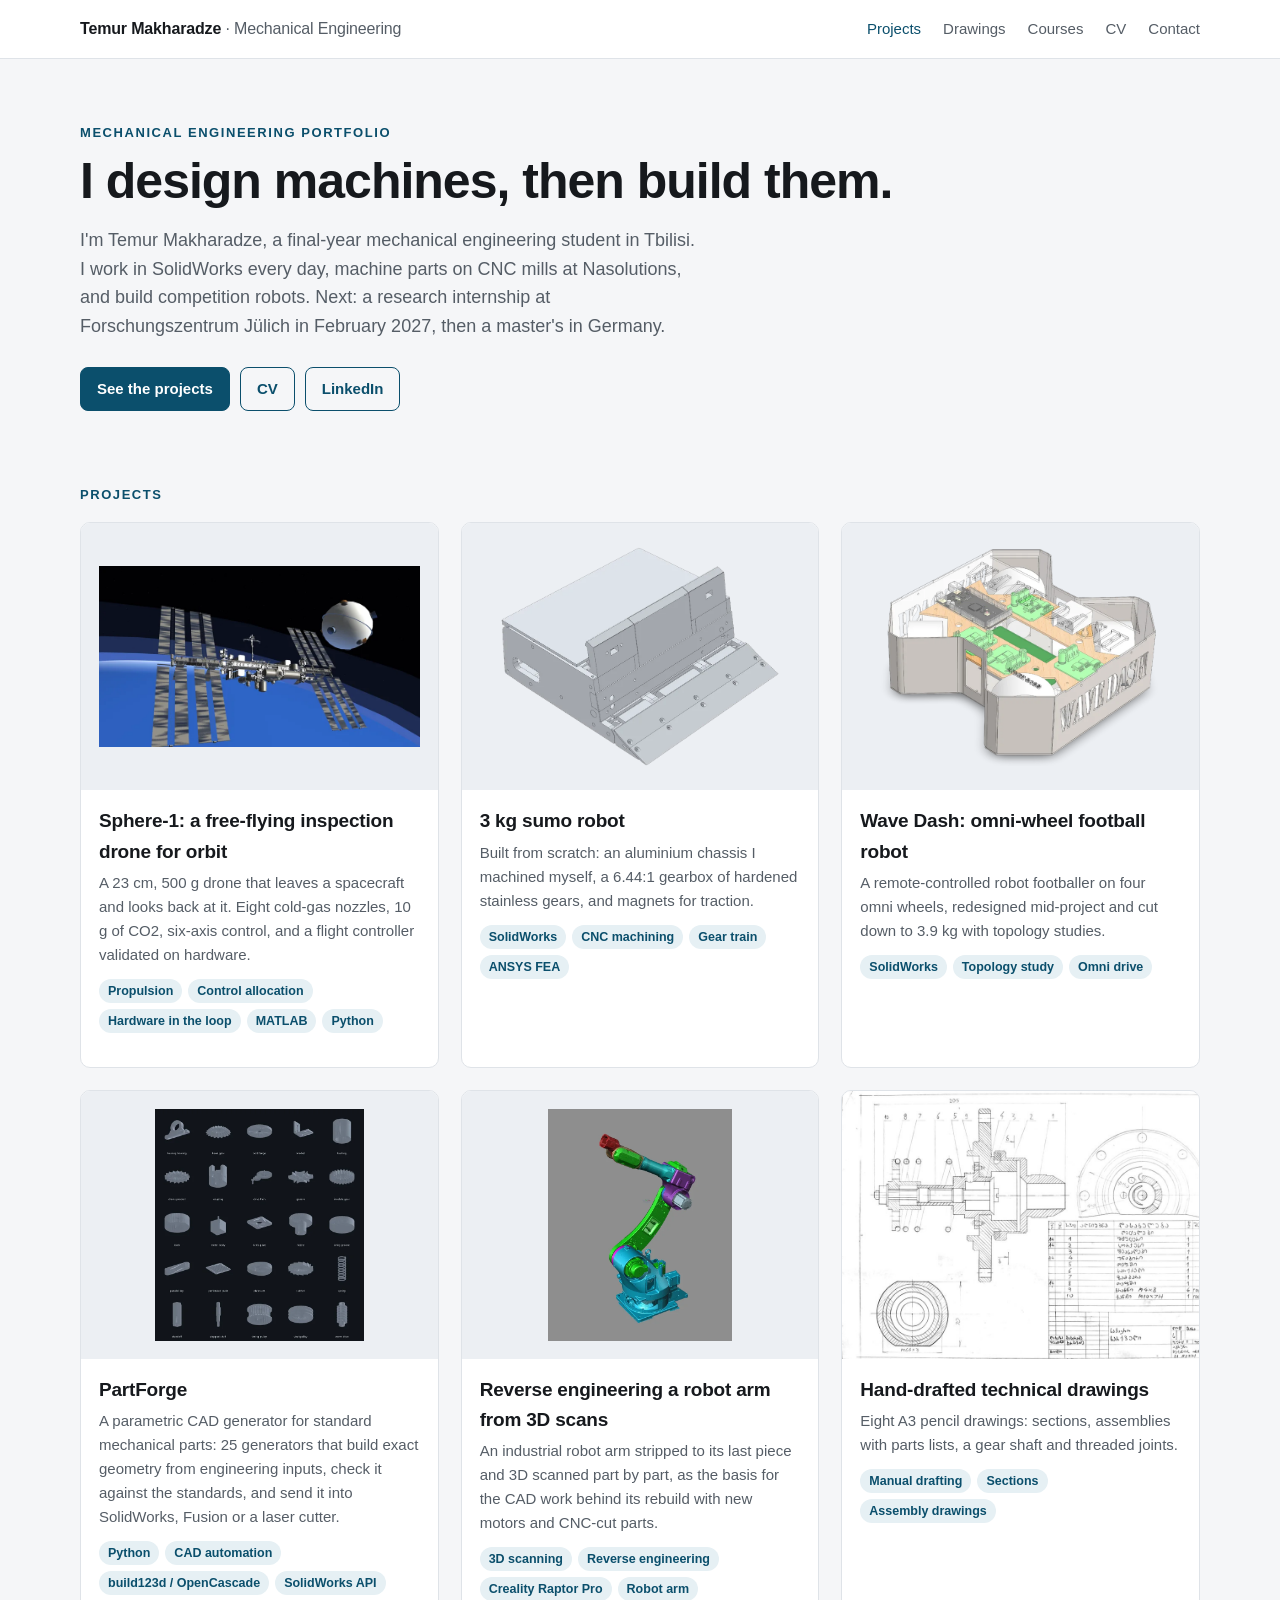
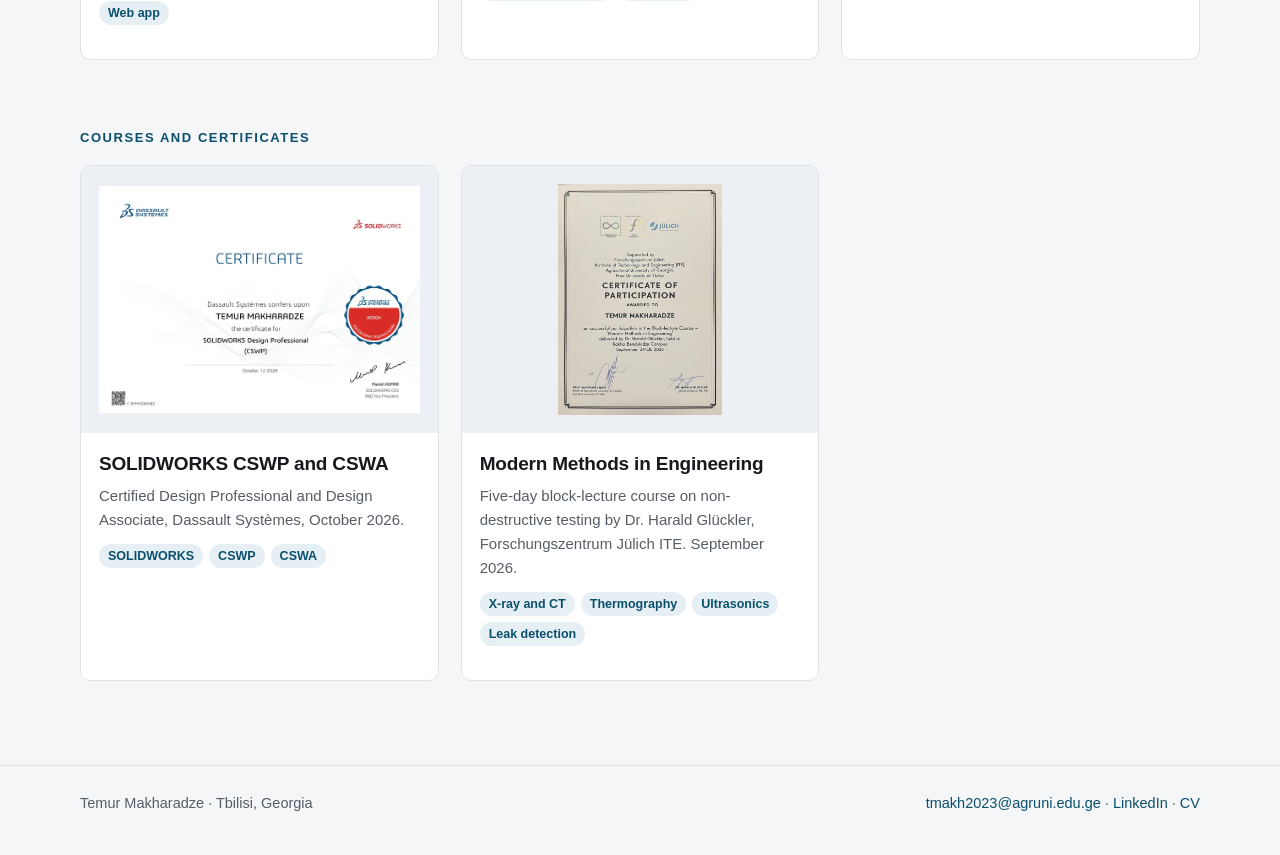
==== index.html @ e706519f "Publish portfolio Home, five project pages, technical drawings, courses and certificates, and CV.  C" ====
<!doctype html>
<html lang="en">
<head>
<meta charset="utf-8">
<meta name="viewport" content="width=device-width, initial-scale=1">
<title>Temur Makharadze · Mechanical Engineering Portfolio</title>
<link rel="stylesheet" href="assets/style.css">
</head>
<body>
<header class="site-header">
  <div class="wrap">
    <a class="brand" href="index.html">Temur Makharadze <span>· Mechanical Engineering</span></a>
    <nav class="nav"><a href="index.html#projects" aria-current="page">Projects</a><a href="drawings.html">Drawings</a><a href="courses.html">Courses</a><a href="cv.html">CV</a><a href="#contact">Contact</a></nav>
  </div>
</header>
<main>
  <section class="hero">
    <div class="wrap">
      <p class="eyebrow">Mechanical engineering portfolio</p>
      <h1>I design machines, then build them.</h1>
      <p class="lede">I'm Temur Makharadze, a final-year mechanical engineering student in Tbilisi. I work in SolidWorks every day,
      machine parts on CNC mills at Nasolutions, and build competition robots. Next: a research internship at
      Forschungszentrum Jülich in February 2027, then a master's in Germany.</p>
      <div class="actions">
        <a class="btn primary" href="#projects">See the projects</a>
        <a class="btn" href="cv.html">CV</a>
        <a class="btn" href="https://www.linkedin.com/in/temuka-makharadze-7a7227241/" target="_blank" rel="noopener">LinkedIn</a>
      </div>
    </div>
  </section>
  <section class="section" id="projects">
    <div class="wrap">
      <h2>Projects</h2>
      <div class="grid">
<a class="card" href="projects/sphere-1.html">
        <div class="thumb"><img src="assets/sphere-1/hero-iss-sm.webp" alt="Sphere-1: a free-flying inspection drone for orbit" loading="lazy"></div>
        <div class="body"><h3>Sphere-1: a free-flying inspection drone for orbit</h3><p>A 23 cm, 500 g drone that leaves a spacecraft and looks back at it. Eight cold-gas nozzles, 10 g of CO2, six-axis control, and a flight controller validated on hardware.</p><ul class="tags"><li>Propulsion</li><li>Control allocation</li><li>Hardware in the loop</li><li>MATLAB</li><li>Python</li></ul></div></a>
<a class="card" href="projects/sumo-robot.html">
        <div class="thumb"><img src="assets/sumo-3kg/iso-180-sm.webp" alt="3 kg sumo robot" loading="lazy"></div>
        <div class="body"><h3>3 kg sumo robot</h3><p>Built from scratch: an aluminium chassis I machined myself, a 6.44:1 gearbox of hardened stainless gears, and magnets for traction.</p><ul class="tags"><li>SolidWorks</li><li>CNC machining</li><li>Gear train</li><li>ANSYS FEA</li></ul></div></a>
<a class="card" href="projects/football-robot.html">
        <div class="thumb"><img src="assets/football-robot/iso-sm.webp" alt="Wave Dash: omni-wheel football robot" loading="lazy"></div>
        <div class="body"><h3>Wave Dash: omni-wheel football robot</h3><p>A remote-controlled robot footballer on four omni wheels, redesigned mid-project and cut down to 3.9 kg with topology studies.</p><ul class="tags"><li>SolidWorks</li><li>Topology study</li><li>Omni drive</li></ul></div></a>
<a class="card" href="projects/partforge.html">
        <div class="thumb"><img src="assets/partforge/06-part-catalogue-sm.webp" alt="PartForge" loading="lazy"></div>
        <div class="body"><h3>PartForge</h3><p>A parametric CAD generator for standard mechanical parts: 25 generators that build exact geometry from engineering inputs, check it against the standards, and send it into SolidWorks, Fusion or a laser cutter.</p><ul class="tags"><li>Python</li><li>CAD automation</li><li>build123d / OpenCascade</li><li>SolidWorks API</li><li>Web app</li></ul></div></a>
<a class="card" href="projects/robot-arm-scans.html">
        <div class="thumb"><img src="assets/scans/00-robot-arm-assembly-sm.webp" alt="Reverse engineering a robot arm from 3D scans" loading="lazy"></div>
        <div class="body"><h3>Reverse engineering a robot arm from 3D scans</h3><p>An industrial robot arm stripped to its last piece and 3D scanned part by part, as the basis for the CAD work behind its rebuild with new motors and CNC-cut parts.</p><ul class="tags"><li>3D scanning</li><li>Reverse engineering</li><li>Creality Raptor Pro</li><li>Robot arm</li></ul></div></a>
<a class="card" href="drawings.html">
        <div class="thumb paper"><img src="assets/drawings/sectioned-assembly-sm.jpg" alt="Hand-drafted assembly drawing" loading="lazy"></div>
        <div class="body"><h3>Hand-drafted technical drawings</h3><p>Eight A3 pencil drawings: sections, assemblies with parts lists, a gear shaft and threaded joints.</p>
        <ul class="tags"><li>Manual drafting</li><li>Sections</li><li>Assembly drawings</li></ul></div></a>
      </div>
    </div>
  </section>
  <section class="section" id="courses">
    <div class="wrap">
      <h2>Courses and certificates</h2>
      <div class="grid">
        <a class="card" href="courses.html#solidworks">
        <div class="thumb"><img src="assets/certificates/cswp-sm.webp" alt="CSWP certificate" loading="lazy"></div>
        <div class="body"><h3>SOLIDWORKS CSWP and CSWA</h3><p>Certified Design Professional and Design Associate, Dassault Systèmes, October 2026.</p>
        <ul class="tags"><li>SOLIDWORKS</li><li>CSWP</li><li>CSWA</li></ul></div></a>
        <a class="card" href="courses.html#julich">
        <div class="thumb"><img src="assets/certificates/julich-block-course-sm.jpg" alt="Certificate of participation" loading="lazy"></div>
        <div class="body"><h3>Modern Methods in Engineering</h3><p>Five-day block-lecture course on non-destructive testing by Dr. Harald Glückler, Forschungszentrum Jülich ITE. September 2026.</p>
        <ul class="tags"><li>X-ray and CT</li><li>Thermography</li><li>Ultrasonics</li><li>Leak detection</li></ul></div></a>
      </div>
    </div>
  </section>
</main>
<footer class="site-footer" id="contact">
  <div class="wrap">
    <span>Temur Makharadze · Tbilisi, Georgia</span>
    <span><a href="mailto:tmakh2023@agruni.edu.ge">tmakh2023@agruni.edu.ge</a> · <a href="https://www.linkedin.com/in/temuka-makharadze-7a7227241/" target="_blank" rel="noopener">LinkedIn</a> · <a href="cv.html">CV</a></span>
  </div>
</footer>
<script src="assets/site.js"></script>
</body>
</html>
---- assets/style.css ----
:root {
  --ink: #16191d;
  --muted: #555d66;
  --line: #dfe3e8;
  --accent: #0b4f6c;
  --accent-soft: #e6f0f4;
  --bg: #f5f6f8;
  --card: #ffffff;
  --stage: #eceff3;
  --gap: #ffe27a;
  --radius: 10px;
  --wrap: 1120px;
}

* { box-sizing: border-box; }
html { scroll-behavior: smooth; }
body {
  margin: 0;
  background: var(--bg);
  color: var(--ink);
  font: 16px/1.6 "Segoe UI", Inter, "Helvetica Neue", Arial, sans-serif;
  -webkit-font-smoothing: antialiased;
}
img { max-width: 100%; display: block; }
a { color: var(--accent); text-decoration: none; }
a:hover { text-decoration: underline; }
.wrap { width: min(var(--wrap), 100% - 40px); margin-inline: auto; }

/* Facts or text still waiting on an answer. Remove the class once filled in. */
.gap { background: var(--gap); padding: 0 4px; border-radius: 3px; }
.todo {
  margin: 14px 0;
  padding: 12px 16px;
  border-left: 4px solid #e2b100;
  background: #fff8dc;
  border-radius: 0 var(--radius) var(--radius) 0;
  color: #5a4a00;
  font-size: 15px;
}

/* ---------- header ---------- */
.site-header {
  position: sticky; top: 0; z-index: 20;
  background: rgba(255, 255, 255, .92);
  backdrop-filter: blur(8px);
  border-bottom: 1px solid var(--line);
}
.site-header .wrap { display: flex; align-items: center; justify-content: space-between; gap: 16px; min-height: 58px; }
.brand { font-weight: 650; color: var(--ink); letter-spacing: -.01em; }
.brand span { color: var(--muted); font-weight: 400; }
.nav { display: flex; gap: 22px; font-size: 15px; }
.nav a { color: var(--muted); }
.nav a:hover, .nav a[aria-current="page"] { color: var(--accent); text-decoration: none; }

/* ---------- home ---------- */
.hero { padding: 64px 0 40px; }
.eyebrow { margin: 0 0 10px; color: var(--accent); font-size: 13px; font-weight: 700; letter-spacing: .12em; text-transform: uppercase; }
h1 { margin: 0; font-size: clamp(32px, 5vw, 50px); line-height: 1.08; letter-spacing: -.02em; font-weight: 680; }
.lede { max-width: 62ch; margin: 18px 0 0; font-size: 18px; color: var(--muted); }
.actions { display: flex; flex-wrap: wrap; gap: 10px; margin-top: 26px; }
.btn {
  display: inline-block; padding: 9px 16px; border-radius: 8px;
  border: 1px solid var(--accent); color: var(--accent); font-weight: 600; font-size: 15px;
}
.btn:hover { background: var(--accent-soft); text-decoration: none; }
.btn.primary { background: var(--accent); color: #fff; }
.btn.primary:hover { background: #093f56; }

.section { padding: 34px 0; }
.section > .wrap > h2, .prose h2 {
  margin: 0 0 16px; font-size: 13px; font-weight: 700; letter-spacing: .12em; text-transform: uppercase; color: var(--accent);
}

.grid { display: grid; grid-template-columns: repeat(auto-fill, minmax(320px, 1fr)); gap: 22px; }
.card {
  display: flex; flex-direction: column;
  background: var(--card); border: 1px solid var(--line); border-radius: var(--radius); overflow: hidden;
  color: inherit; transition: transform .15s ease, box-shadow .15s ease;
}
.card:hover { transform: translateY(-3px); box-shadow: 0 10px 26px rgba(16, 24, 32, .10); text-decoration: none; }
.card .thumb { aspect-ratio: 4 / 3; background: var(--stage); padding: 18px; overflow: hidden; }
.card .thumb img { width: 100%; height: 100%; object-fit: contain; }
.card .thumb.paper { padding: 0; }
.card .thumb.paper img { width: 100%; height: 100%; object-fit: cover; object-position: left top; }
.card .body { padding: 16px 18px 18px; }
.card h3 { margin: 0 0 4px; font-size: 19px; letter-spacing: -.01em; }
.card p { margin: 0; color: var(--muted); font-size: 15px; }
.tags { display: flex; flex-wrap: wrap; gap: 6px; margin-top: 12px; padding: 0; list-style: none; }
.tags li { padding: 2px 9px; border-radius: 999px; background: var(--accent-soft); color: var(--accent); font-size: 12.5px; font-weight: 600; }

/* ---------- project page ---------- */
.project-head { padding: 44px 0 22px; }
.project-head h1 { font-size: clamp(28px, 4.4vw, 42px); }
.crumb { margin: 0 0 12px; font-size: 14px; color: var(--muted); }
.stage {
  background: var(--stage); border: 1px solid var(--line); border-radius: var(--radius);
  display: grid; place-items: center; padding: 26px; min-height: 320px;
}
.stage img { max-height: 520px; width: auto; max-width: 100%; object-fit: contain; cursor: zoom-in; }
.split { display: grid; grid-template-columns: minmax(0, 1.75fr) minmax(260px, 1fr); gap: 26px; align-items: start; }
.facts { background: var(--card); border: 1px solid var(--line); border-radius: var(--radius); padding: 6px 18px; }
.facts dl { margin: 0; }
.facts div { display: grid; grid-template-columns: 42% 1fr; gap: 10px; padding: 10px 0; border-bottom: 1px solid var(--line); font-size: 15px; }
.facts div:last-child { border-bottom: 0; }
.facts dt { color: var(--muted); }
.facts dd { margin: 0; font-weight: 600; }
.facts .note { padding: 10px 0 12px; font-size: 13px; color: var(--muted); border-bottom: 0; display: block; }

.prose { max-width: 74ch; }
.prose h2 { margin-top: 34px; }
.prose p { margin: 0 0 12px; }
.prose ul { margin: 0 0 12px; padding-left: 20px; }
.prose li { margin: 3px 0; }

.gallery { display: grid; grid-template-columns: repeat(auto-fill, minmax(230px, 1fr)); gap: 14px; }
.gallery figure { margin: 0; background: var(--card); border: 1px solid var(--line); border-radius: var(--radius); overflow: hidden; }
.gallery .shot { aspect-ratio: 4 / 3; background: var(--stage); padding: 12px; overflow: hidden; cursor: zoom-in; }
.gallery .shot img { width: 100%; height: 100%; object-fit: contain; }
.gallery figcaption { padding: 8px 12px 10px; font-size: 13.5px; color: var(--muted); border-top: 1px solid var(--line); }
.gallery.sheets { grid-template-columns: repeat(auto-fill, minmax(330px, 1fr)); gap: 20px; }
.gallery.sheets .shot { aspect-ratio: 1.414 / 1; padding: 0; background: #fff; }
.gallery.sheets .shot img { width: 100%; height: 100%; object-fit: contain; }
.gallery.sheets figcaption strong { display: block; color: var(--ink); font-size: 15px; }

.pager { display: flex; justify-content: space-between; gap: 12px; margin-top: 40px; padding-top: 20px; border-top: 1px solid var(--line); font-weight: 600; }

/* ---------- figures and data tables inside a write-up ---------- */
figure.wide { max-width: 940px; margin: 22px 0; background: var(--card); border: 1px solid var(--line); border-radius: var(--radius); overflow: hidden; }
figure.wide.full { max-width: none; }
figure.wide img { width: 100%; cursor: zoom-in; }
figure.wide figcaption { padding: 10px 16px 12px; font-size: 14px; color: var(--muted); border-top: 1px solid var(--line); }
.table-wrap { max-width: 940px; margin: 22px 0; overflow-x: auto; background: var(--card); border: 1px solid var(--line); border-radius: var(--radius); }
table.data { width: 100%; border-collapse: collapse; font-size: 15px; font-variant-numeric: tabular-nums; }
table.data th, table.data td { padding: 9px 14px; text-align: left; border-bottom: 1px solid var(--line); white-space: nowrap; }
table.data th { font-size: 12.5px; letter-spacing: .04em; text-transform: uppercase; color: var(--muted); }
table.data tbody tr:last-child td { border-bottom: 0; }
table.data caption { caption-side: bottom; padding: 10px 14px 12px; font-size: 13.5px; color: var(--muted); text-align: left; border-top: 1px solid var(--line); }
table.data .bad { color: #b3261e; font-weight: 650; }

.gallery.in-body { margin: 14px 0 26px; }

/* ---------- lightbox ---------- */
.lightbox {
  position: fixed; inset: 0; z-index: 50; display: none; place-items: center;
  background: rgba(14, 18, 22, .88); padding: 28px; cursor: zoom-out;
}
.lightbox.open { display: grid; }
.lightbox img { max-width: 100%; max-height: calc(100vh - 110px); background: #f2f4f6; border-radius: 6px; }
.lightbox p { position: absolute; bottom: 18px; left: 0; right: 0; margin: 0; text-align: center; color: #dfe5ea; font-size: 14px; }
.lightbox button {
  position: absolute; top: 50%; transform: translateY(-50%); width: 44px; height: 64px;
  border: 0; border-radius: 8px; background: rgba(255, 255, 255, .12); color: #fff; font-size: 26px; cursor: pointer;
}
.lightbox button:hover { background: rgba(255, 255, 255, .22); }
.lightbox .prev { left: 14px; }
.lightbox .next { right: 14px; }

/* ---------- footer ---------- */
.site-footer { margin-top: 50px; padding: 26px 0 40px; border-top: 1px solid var(--line); color: var(--muted); font-size: 14.5px; }
.site-footer .wrap { display: flex; flex-wrap: wrap; justify-content: space-between; gap: 10px 24px; }

@media (max-width: 820px) {
  .split { grid-template-columns: 1fr; }
  .nav { gap: 14px; font-size: 14px; }
  .hero { padding-top: 40px; }
  .stage { padding: 14px; min-height: 0; }
}
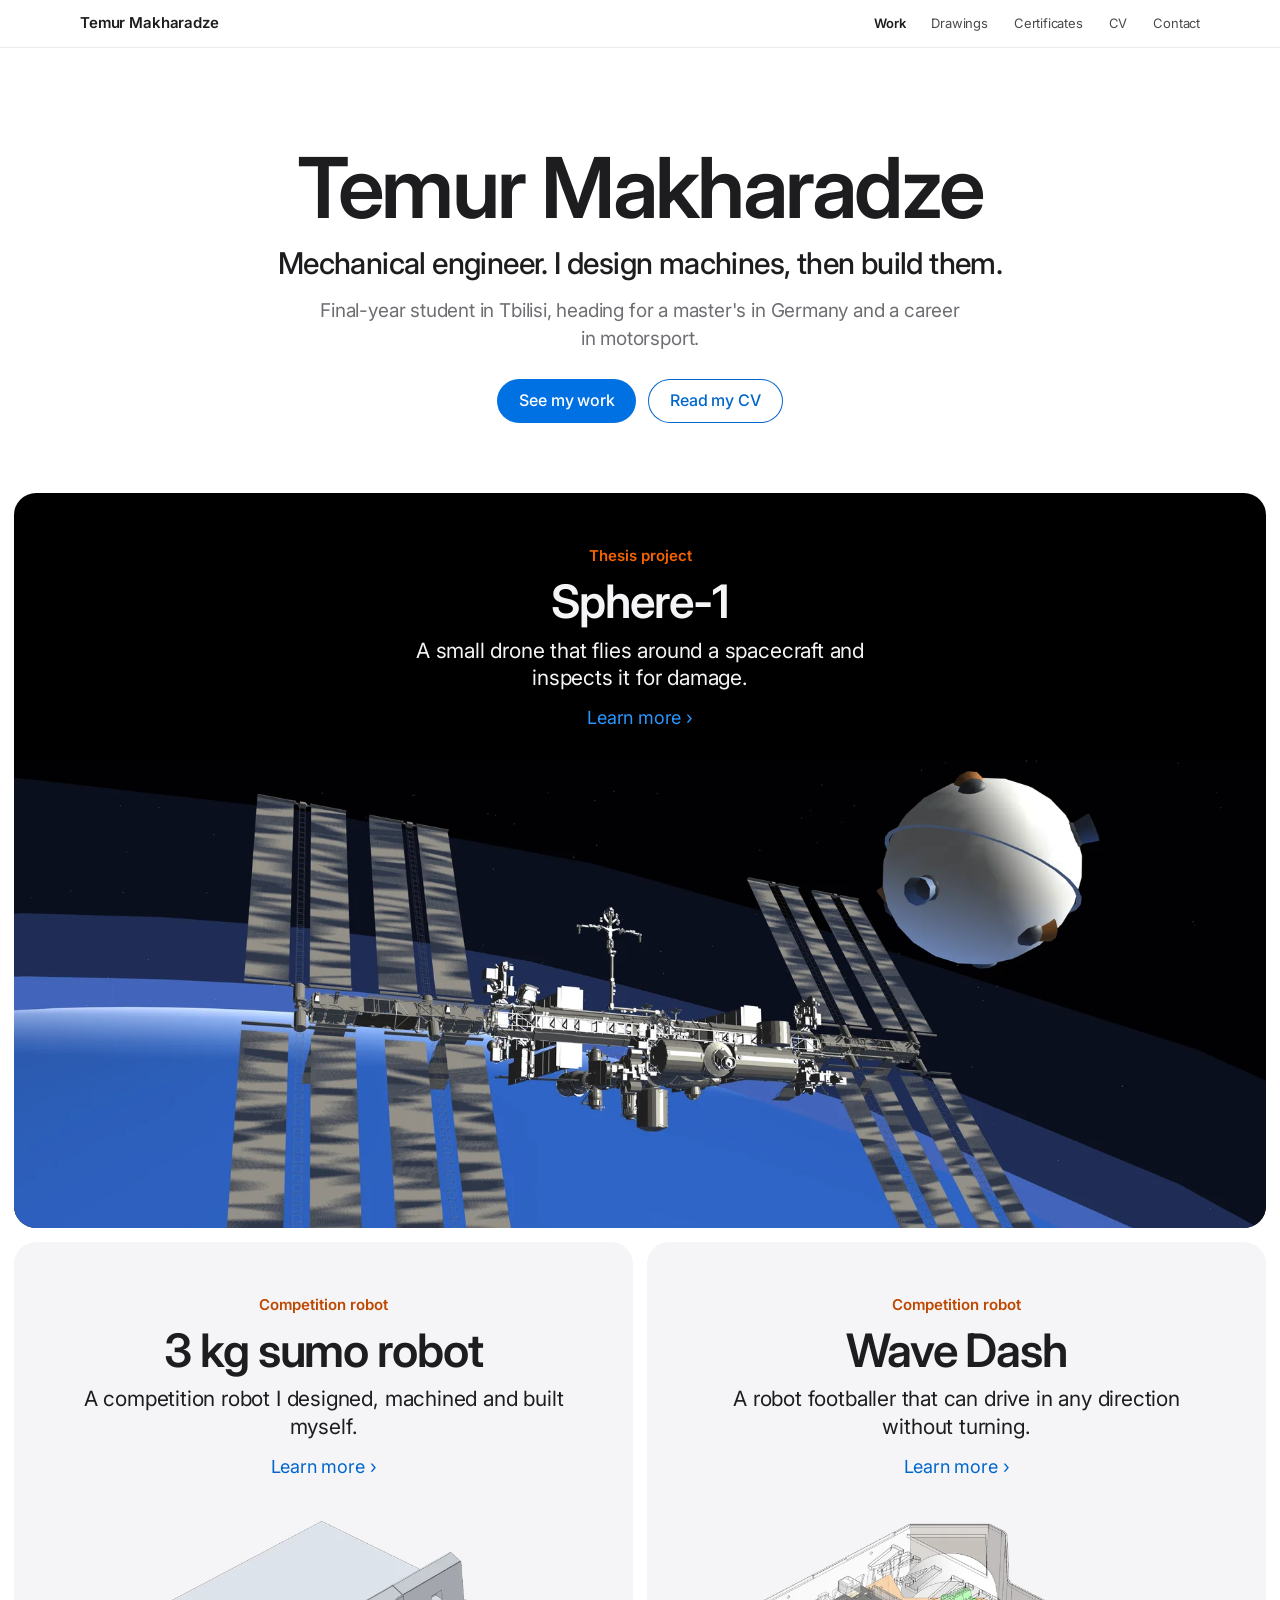
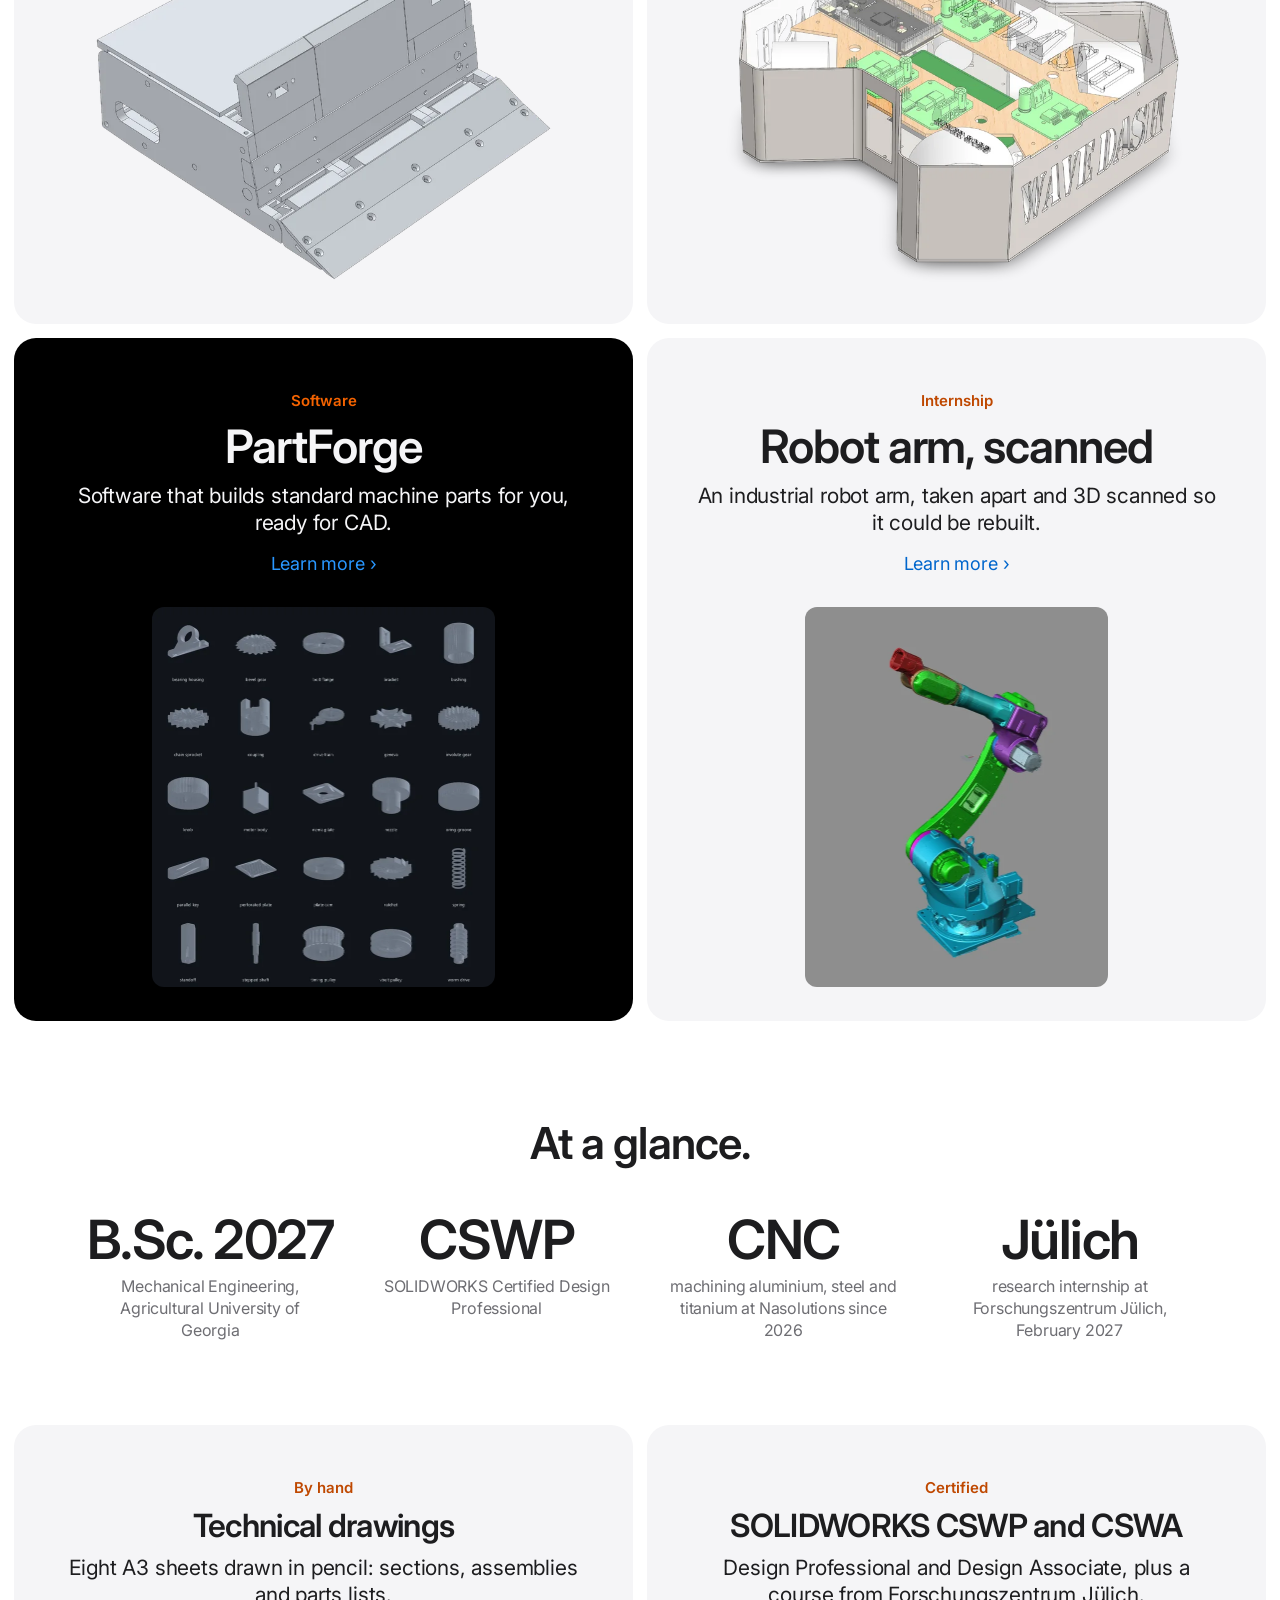
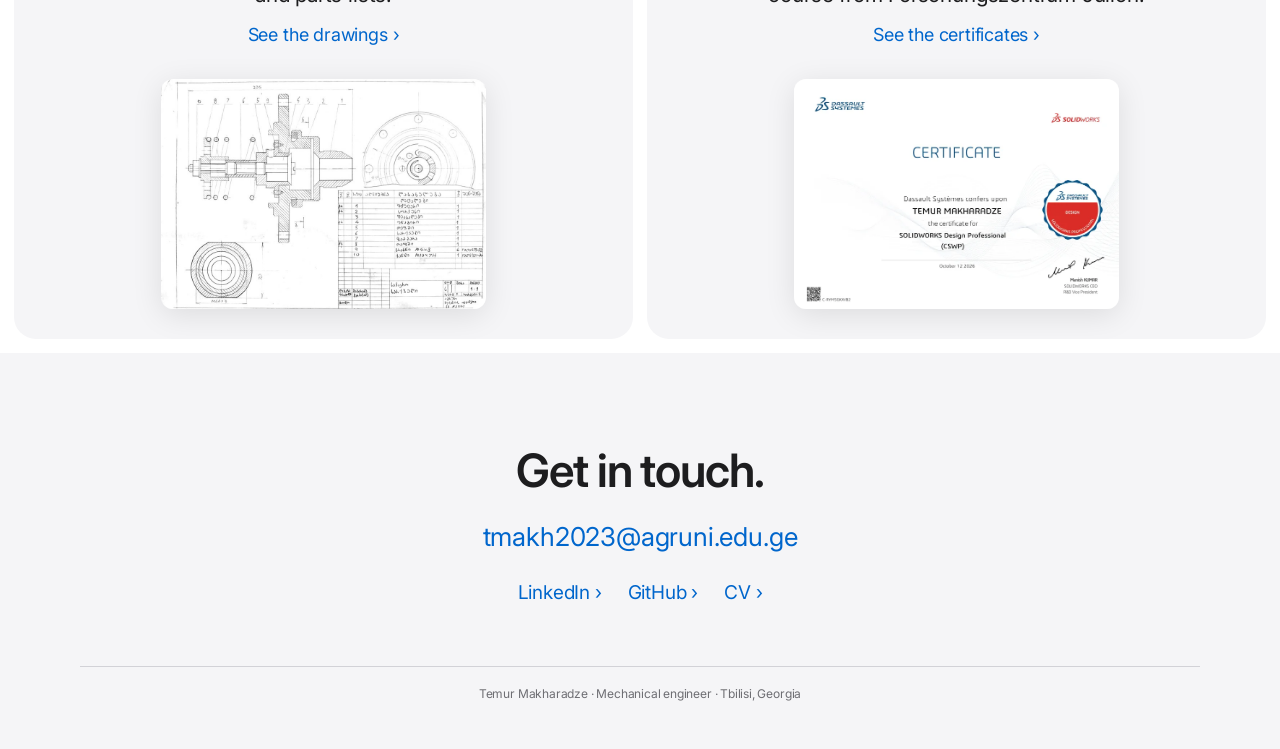
==== commit 79376438: "Redesign: larger type, more white space, plain-language summaries Co-Authored-By: Claude Opus 5.5 <n" ====
--- a/index.html
+++ b/index.html
@@ -3,77 +3,70 @@
 <head>
 <meta charset="utf-8">
 <meta name="viewport" content="width=device-width, initial-scale=1">
-<title>Temur Makharadze · Mechanical Engineering Portfolio</title>
+<title>Temur Makharadze · Mechanical Engineer</title>
+<meta name="description" content="Mechanical engineering portfolio of Temur Makharadze: spacecraft, robots, reverse engineering and software.">
+<script>document.documentElement.classList.add("js")</script>
+<link rel="preconnect" href="https://fonts.googleapis.com">
+<link rel="preconnect" href="https://fonts.gstatic.com" crossorigin>
+<link rel="stylesheet" href="https://fonts.googleapis.com/css2?family=Inter:wght@400;500;600;700&display=swap">
 <link rel="stylesheet" href="assets/style.css">
 </head>
 <body>
-<header class="site-header">
-  <div class="wrap">
-    <a class="brand" href="index.html">Temur Makharadze <span>· Mechanical Engineering</span></a>
-    <nav class="nav"><a href="index.html#projects" aria-current="page">Projects</a><a href="drawings.html">Drawings</a><a href="courses.html">Courses</a><a href="cv.html">CV</a><a href="#contact">Contact</a></nav>
+<header class="nav">
+  <div class="nav-in">
+    <a class="brand" href="index.html">Temur Makharadze</a>
+    <nav><a href="index.html#work" aria-current="page">Work</a><a href="drawings.html">Drawings</a><a href="courses.html">Certificates</a><a href="cv.html">CV</a><a href="#contact">Contact</a></nav>
   </div>
 </header>
 <main>
-  <section class="hero">
+  <section class="home-hero">
     <div class="wrap">
-      <p class="eyebrow">Mechanical engineering portfolio</p>
-      <h1>I design machines, then build them.</h1>
-      <p class="lede">I'm Temur Makharadze, a final-year mechanical engineering student in Tbilisi. I work in SolidWorks every day,
-      machine parts on CNC mills at Nasolutions, and build competition robots. Next: a research internship at
-      Forschungszentrum Jülich in February 2027, then a master's in Germany.</p>
-      <div class="actions">
-        <a class="btn primary" href="#projects">See the projects</a>
-        <a class="btn" href="cv.html">CV</a>
-        <a class="btn" href="https://www.linkedin.com/in/temuka-makharadze-7a7227241/" target="_blank" rel="noopener">LinkedIn</a>
-      </div>
+      <h1>Temur Makharadze</h1>
+      <p class="tagline">Mechanical engineer. I design machines, then build them.</p>
+      <p class="sub">Final-year student in Tbilisi, heading for a master's in Germany and a career in motorsport.</p>
+      <div class="pills"><a class="pill" href="#work">See my work</a><a class="pill ghost" href="cv.html">Read my CV</a></div>
     </div>
   </section>
-  <section class="section" id="projects">
-    <div class="wrap">
-      <h2>Projects</h2>
-      <div class="grid">
-<a class="card" href="projects/sphere-1.html">
-        <div class="thumb"><img src="assets/sphere-1/hero-iss-sm.webp" alt="Sphere-1: a free-flying inspection drone for orbit" loading="lazy"></div>
-        <div class="body"><h3>Sphere-1: a free-flying inspection drone for orbit</h3><p>A 23 cm, 500 g drone that leaves a spacecraft and looks back at it. Eight cold-gas nozzles, 10 g of CO2, six-axis control, and a flight controller validated on hardware.</p><ul class="tags"><li>Propulsion</li><li>Control allocation</li><li>Hardware in the loop</li><li>MATLAB</li><li>Python</li></ul></div></a>
-<a class="card" href="projects/sumo-robot.html">
-        <div class="thumb"><img src="assets/sumo-3kg/iso-180-sm.webp" alt="3 kg sumo robot" loading="lazy"></div>
-        <div class="body"><h3>3 kg sumo robot</h3><p>Built from scratch: an aluminium chassis I machined myself, a 6.44:1 gearbox of hardened stainless gears, and magnets for traction.</p><ul class="tags"><li>SolidWorks</li><li>CNC machining</li><li>Gear train</li><li>ANSYS FEA</li></ul></div></a>
-<a class="card" href="projects/football-robot.html">
-        <div class="thumb"><img src="assets/football-robot/iso-sm.webp" alt="Wave Dash: omni-wheel football robot" loading="lazy"></div>
-        <div class="body"><h3>Wave Dash: omni-wheel football robot</h3><p>A remote-controlled robot footballer on four omni wheels, redesigned mid-project and cut down to 3.9 kg with topology studies.</p><ul class="tags"><li>SolidWorks</li><li>Topology study</li><li>Omni drive</li></ul></div></a>
-<a class="card" href="projects/partforge.html">
-        <div class="thumb"><img src="assets/partforge/06-part-catalogue-sm.webp" alt="PartForge" loading="lazy"></div>
-        <div class="body"><h3>PartForge</h3><p>A parametric CAD generator for standard mechanical parts: 25 generators that build exact geometry from engineering inputs, check it against the standards, and send it into SolidWorks, Fusion or a laser cutter.</p><ul class="tags"><li>Python</li><li>CAD automation</li><li>build123d / OpenCascade</li><li>SolidWorks API</li><li>Web app</li></ul></div></a>
-<a class="card" href="projects/robot-arm-scans.html">
-        <div class="thumb"><img src="assets/scans/00-robot-arm-assembly-sm.webp" alt="Reverse engineering a robot arm from 3D scans" loading="lazy"></div>
-        <div class="body"><h3>Reverse engineering a robot arm from 3D scans</h3><p>An industrial robot arm stripped to its last piece and 3D scanned part by part, as the basis for the CAD work behind its rebuild with new motors and CNC-cut parts.</p><ul class="tags"><li>3D scanning</li><li>Reverse engineering</li><li>Creality Raptor Pro</li><li>Robot arm</li></ul></div></a>
-<a class="card" href="drawings.html">
-        <div class="thumb paper"><img src="assets/drawings/sectioned-assembly-sm.jpg" alt="Hand-drafted assembly drawing" loading="lazy"></div>
-        <div class="body"><h3>Hand-drafted technical drawings</h3><p>Eight A3 pencil drawings: sections, assemblies with parts lists, a gear shaft and threaded joints.</p>
-        <ul class="tags"><li>Manual drafting</li><li>Sections</li><li>Assembly drawings</li></ul></div></a>
-      </div>
+  <section id="work"><div class="tiles">
+<a class="tile reveal wide dark " href="projects/sphere-1.html">
+      <div class="tile-text"><p class="eyebrow">Thesis project</p><h2>Sphere-1</h2><p class="line">A small drone that flies around a spacecraft and inspects it for damage.</p><span class="more">Learn more</span></div>
+      <div class="tile-img"><img src="assets/sphere-1/hero-iss.webp" alt="Sphere-1" loading="lazy"></div></a>
+<a class="tile reveal contain" href="projects/sumo-robot.html">
+      <div class="tile-text"><p class="eyebrow">Competition robot</p><h2>3 kg sumo robot</h2><p class="line">A competition robot I designed, machined and built myself.</p><span class="more">Learn more</span></div>
+      <div class="tile-img"><img src="assets/sumo-3kg/iso-180-sm.webp" alt="3 kg sumo robot" loading="lazy"></div></a>
+<a class="tile reveal contain" href="projects/football-robot.html">
+      <div class="tile-text"><p class="eyebrow">Competition robot</p><h2>Wave Dash</h2><p class="line">A robot footballer that can drive in any direction without turning.</p><span class="more">Learn more</span></div>
+      <div class="tile-img"><img src="assets/football-robot/iso-sm.webp" alt="Wave Dash" loading="lazy"></div></a>
+<a class="tile reveal dark contain" href="projects/partforge.html">
+      <div class="tile-text"><p class="eyebrow">Software</p><h2>PartForge</h2><p class="line">Software that builds standard machine parts for you, ready for CAD.</p><span class="more">Learn more</span></div>
+      <div class="tile-img"><img src="assets/partforge/06-part-catalogue-sm.webp" alt="PartForge" loading="lazy"></div></a>
+<a class="tile reveal contain" href="projects/robot-arm-scans.html">
+      <div class="tile-text"><p class="eyebrow">Internship</p><h2>Robot arm, scanned</h2><p class="line">An industrial robot arm, taken apart and 3D scanned so it could be rebuilt.</p><span class="more">Learn more</span></div>
+      <div class="tile-img"><img src="assets/scans/00-robot-arm-assembly-sm.webp" alt="Robot arm, scanned" loading="lazy"></div></a>
+  </div></section>
+  <section class="band"><div class="wrap">
+    <h2 class="center">At a glance.</h2>
+    <div style="margin-top:44px"><div class="row"><div class="stat reveal"><b>B.Sc. 2027</b><span>Mechanical Engineering, Agricultural University of Georgia</span></div><div class="stat reveal"><b>CSWP</b><span>SOLIDWORKS Certified Design Professional</span></div><div class="stat reveal"><b>CNC</b><span>machining aluminium, steel and titanium at Nasolutions since 2026</span></div><div class="stat reveal"><b>Jülich</b><span>research internship at Forschungszentrum Jülich, February 2027</span></div></div></div>
+  </div></section>
+  <section id="more"><div class="tiles">
+<a class="tile reveal small contain" href="drawings.html">
+      <div class="tile-text"><p class="eyebrow">By hand</p><h2>Technical drawings</h2><p class="line">Eight A3 sheets drawn in pencil: sections, assemblies and parts lists.</p><span class="more">See the drawings</span></div>
+      <div class="tile-img"><img src="assets/drawings/sectioned-assembly-sm.jpg" alt="Technical drawings" loading="lazy"></div></a>
+<a class="tile reveal small contain" href="courses.html">
+      <div class="tile-text"><p class="eyebrow">Certified</p><h2>SOLIDWORKS CSWP and CSWA</h2><p class="line">Design Professional and Design Associate, plus a course from Forschungszentrum Jülich.</p><span class="more">See the certificates</span></div>
+      <div class="tile-img"><img src="assets/certificates/cswp-sm.webp" alt="SOLIDWORKS CSWP and CSWA" loading="lazy"></div></a>
+  </div></section>
+</main>
+<footer class="footer" id="contact">
+  <div class="wrap">
+    <h2>Get in touch.</h2>
+    <a class="mail" href="mailto:tmakh2023@agruni.edu.ge">tmakh2023@agruni.edu.ge</a>
+    <div class="links">
+      <a href="https://www.linkedin.com/in/temuka-makharadze-7a7227241/" target="_blank" rel="noopener">LinkedIn</a>
+      <a href="https://github.com/Temukamakh" target="_blank" rel="noopener">GitHub</a>
+      <a href="cv.html">CV</a>
     </div>
-  </section>
-  <section class="section" id="courses">
-    <div class="wrap">
-      <h2>Courses and certificates</h2>
-      <div class="grid">
-        <a class="card" href="courses.html#solidworks">
-        <div class="thumb"><img src="assets/certificates/cswp-sm.webp" alt="CSWP certificate" loading="lazy"></div>
-        <div class="body"><h3>SOLIDWORKS CSWP and CSWA</h3><p>Certified Design Professional and Design Associate, Dassault Systèmes, October 2026.</p>
-        <ul class="tags"><li>SOLIDWORKS</li><li>CSWP</li><li>CSWA</li></ul></div></a>
-        <a class="card" href="courses.html#julich">
-        <div class="thumb"><img src="assets/certificates/julich-block-course-sm.jpg" alt="Certificate of participation" loading="lazy"></div>
-        <div class="body"><h3>Modern Methods in Engineering</h3><p>Five-day block-lecture course on non-destructive testing by Dr. Harald Glückler, Forschungszentrum Jülich ITE. September 2026.</p>
-        <ul class="tags"><li>X-ray and CT</li><li>Thermography</li><li>Ultrasonics</li><li>Leak detection</li></ul></div></a>
-      </div>
-    </div>
-  </section>
-</main>
-<footer class="site-footer" id="contact">
-  <div class="wrap">
-    <span>Temur Makharadze · Tbilisi, Georgia</span>
-    <span><a href="mailto:tmakh2023@agruni.edu.ge">tmakh2023@agruni.edu.ge</a> · <a href="https://www.linkedin.com/in/temuka-makharadze-7a7227241/" target="_blank" rel="noopener">LinkedIn</a> · <a href="cv.html">CV</a></span>
+    <p class="small">Temur Makharadze · Mechanical engineer · Tbilisi, Georgia</p>
   </div>
 </footer>
 <script src="assets/site.js"></script>
--- a/assets/style.css
+++ b/assets/style.css
@@ -1,167 +1,221 @@
+/* Design notes: content first, one idea per screen, large type, generous white space,
+   three canvases (white, soft grey, black), one accent colour used only for actions. */
 :root {
-  --ink: #16191d;
-  --muted: #555d66;
-  --line: #dfe3e8;
-  --accent: #0b4f6c;
-  --accent-soft: #e6f0f4;
-  --bg: #f5f6f8;
-  --card: #ffffff;
-  --stage: #eceff3;
-  --gap: #ffe27a;
-  --radius: 10px;
+  --ink: #1d1d1f;
+  --muted: #6e6e73;
+  --line: #d2d2d7;
+  --hair: #e8e8ed;
+  --grey: #f5f5f7;
+  --blue: #0066cc;
+  --blue-fill: #0071e3;
+  --bad: #b3261e;
   --wrap: 1120px;
+  --text: 720px;
+  --r: 22px;
 }
 
 * { box-sizing: border-box; }
-html { scroll-behavior: smooth; }
+html { scroll-behavior: smooth; -webkit-text-size-adjust: 100%; }
 body {
   margin: 0;
-  background: var(--bg);
+  background: #fff;
   color: var(--ink);
-  font: 16px/1.6 "Segoe UI", Inter, "Helvetica Neue", Arial, sans-serif;
+  font: 400 17px/1.47 Inter, -apple-system, BlinkMacSystemFont, "SF Pro Text", "Segoe UI", "Helvetica Neue", Arial, sans-serif;
+  letter-spacing: -.011em;
   -webkit-font-smoothing: antialiased;
 }
 img { max-width: 100%; display: block; }
-a { color: var(--accent); text-decoration: none; }
+a { color: var(--blue); text-decoration: none; }
 a:hover { text-decoration: underline; }
-.wrap { width: min(var(--wrap), 100% - 40px); margin-inline: auto; }
-
-/* Facts or text still waiting on an answer. Remove the class once filled in. */
-.gap { background: var(--gap); padding: 0 4px; border-radius: 3px; }
-.todo {
-  margin: 14px 0;
-  padding: 12px 16px;
-  border-left: 4px solid #e2b100;
-  background: #fff8dc;
-  border-radius: 0 var(--radius) var(--radius) 0;
-  color: #5a4a00;
-  font-size: 15px;
-}
-
-/* ---------- header ---------- */
-.site-header {
-  position: sticky; top: 0; z-index: 20;
-  background: rgba(255, 255, 255, .92);
-  backdrop-filter: blur(8px);
-  border-bottom: 1px solid var(--line);
-}
-.site-header .wrap { display: flex; align-items: center; justify-content: space-between; gap: 16px; min-height: 58px; }
-.brand { font-weight: 650; color: var(--ink); letter-spacing: -.01em; }
-.brand span { color: var(--muted); font-weight: 400; }
-.nav { display: flex; gap: 22px; font-size: 15px; }
-.nav a { color: var(--muted); }
-.nav a:hover, .nav a[aria-current="page"] { color: var(--accent); text-decoration: none; }
+.wrap { width: min(var(--wrap), 100% - 44px); margin-inline: auto; }
+.narrow { max-width: var(--text); }
+.center { text-align: center; }
+h1, h2, h3 { margin: 0; font-weight: 600; letter-spacing: -.022em; }
+
+/* ---------- navigation ---------- */
+.nav {
+  position: sticky; top: 0; z-index: 30; height: 48px;
+  background: rgba(255, 255, 255, .78);
+  -webkit-backdrop-filter: saturate(180%) blur(20px); backdrop-filter: saturate(180%) blur(20px);
+  border-bottom: 1px solid rgba(0, 0, 0, .08);
+}
+.nav-in { width: min(var(--wrap), 100% - 44px); height: 100%; margin-inline: auto; display: flex; align-items: center; justify-content: space-between; gap: 18px; }
+.brand { color: var(--ink); font-weight: 600; font-size: 15px; letter-spacing: -.01em; white-space: nowrap; }
+.brand:hover { text-decoration: none; }
+.nav nav { display: flex; gap: 26px; font-size: 13px; }
+.nav nav a { color: var(--ink); opacity: .8; }
+.nav nav a:hover, .nav nav a[aria-current="page"] { opacity: 1; text-decoration: none; }
+.nav nav a[aria-current="page"] { font-weight: 600; }
+
+/* ---------- shared pieces ---------- */
+.eyebrow { margin: 0 0 10px; font-size: 15px; font-weight: 600; color: #bf4800; letter-spacing: 0; }
+.links { display: flex; flex-wrap: wrap; justify-content: center; gap: 10px 26px; margin-top: 22px; font-size: 19px; }
+.links a::after, .more::after { content: " ›"; }
+.pill {
+  display: inline-block; padding: 10px 22px; border-radius: 980px;
+  background: var(--blue-fill); color: #fff; font-size: 16px; font-weight: 500;
+}
+.pill:hover { background: #0077ed; text-decoration: none; }
+.pill.ghost { background: none; color: var(--blue); box-shadow: inset 0 0 0 1px var(--blue); }
+.pill.ghost:hover { background: var(--blue-fill); color: #fff; }
+.pills { display: flex; flex-wrap: wrap; justify-content: center; gap: 12px; margin-top: 26px; }
+.pills a::after { content: none; }
+.band { padding: 84px 0; }
+.band.grey { background: var(--grey); }
+.band.dark { background: #000; color: #f5f5f7; }
+.band h2, .section-title { font-size: clamp(28px, 4.2vw, 44px); line-height: 1.1; }
+.section-sub { margin: 12px auto 0; max-width: 620px; font-size: 20px; color: var(--muted); }
 
 /* ---------- home ---------- */
-.hero { padding: 64px 0 40px; }
-.eyebrow { margin: 0 0 10px; color: var(--accent); font-size: 13px; font-weight: 700; letter-spacing: .12em; text-transform: uppercase; }
-h1 { margin: 0; font-size: clamp(32px, 5vw, 50px); line-height: 1.08; letter-spacing: -.02em; font-weight: 680; }
-.lede { max-width: 62ch; margin: 18px 0 0; font-size: 18px; color: var(--muted); }
-.actions { display: flex; flex-wrap: wrap; gap: 10px; margin-top: 26px; }
-.btn {
-  display: inline-block; padding: 9px 16px; border-radius: 8px;
-  border: 1px solid var(--accent); color: var(--accent); font-weight: 600; font-size: 15px;
-}
-.btn:hover { background: var(--accent-soft); text-decoration: none; }
-.btn.primary { background: var(--accent); color: #fff; }
-.btn.primary:hover { background: #093f56; }
-
-.section { padding: 34px 0; }
-.section > .wrap > h2, .prose h2 {
-  margin: 0 0 16px; font-size: 13px; font-weight: 700; letter-spacing: .12em; text-transform: uppercase; color: var(--accent);
-}
-
-.grid { display: grid; grid-template-columns: repeat(auto-fill, minmax(320px, 1fr)); gap: 22px; }
-.card {
-  display: flex; flex-direction: column;
-  background: var(--card); border: 1px solid var(--line); border-radius: var(--radius); overflow: hidden;
-  color: inherit; transition: transform .15s ease, box-shadow .15s ease;
-}
-.card:hover { transform: translateY(-3px); box-shadow: 0 10px 26px rgba(16, 24, 32, .10); text-decoration: none; }
-.card .thumb { aspect-ratio: 4 / 3; background: var(--stage); padding: 18px; overflow: hidden; }
-.card .thumb img { width: 100%; height: 100%; object-fit: contain; }
-.card .thumb.paper { padding: 0; }
-.card .thumb.paper img { width: 100%; height: 100%; object-fit: cover; object-position: left top; }
-.card .body { padding: 16px 18px 18px; }
-.card h3 { margin: 0 0 4px; font-size: 19px; letter-spacing: -.01em; }
-.card p { margin: 0; color: var(--muted); font-size: 15px; }
-.tags { display: flex; flex-wrap: wrap; gap: 6px; margin-top: 12px; padding: 0; list-style: none; }
-.tags li { padding: 2px 9px; border-radius: 999px; background: var(--accent-soft); color: var(--accent); font-size: 12.5px; font-weight: 600; }
+.home-hero { padding: 96px 0 70px; text-align: center; }
+.home-hero h1 { font-size: clamp(44px, 8vw, 84px); line-height: 1.04; letter-spacing: -.03em; }
+.home-hero .tagline { margin: 14px auto 0; max-width: 760px; font-size: clamp(22px, 3.2vw, 30px); line-height: 1.2; font-weight: 500; letter-spacing: -.02em; }
+.home-hero .sub { margin: 16px auto 0; max-width: 640px; font-size: 19px; color: var(--muted); }
+
+.tiles { display: grid; grid-template-columns: repeat(2, minmax(0, 1fr)); gap: 14px; width: min(1400px, 100% - 28px); margin: 0 auto 14px; }
+.tile {
+  display: flex; flex-direction: column; overflow: hidden; min-height: 580px;
+  background: var(--grey); border-radius: var(--r); color: var(--ink); text-align: center;
+  transition: transform .5s cubic-bezier(.2, .7, .2, 1);
+}
+.tile:hover { text-decoration: none; transform: scale(1.008); }
+.tile.wide { grid-column: 1 / -1; min-height: 660px; }
+.tile.dark { background: #000; color: #f5f5f7; }
+.tile.small { min-height: 420px; }
+.tile-text { padding: 52px 28px 0; }
+.tile h2 { font-size: clamp(30px, 3.6vw, 48px); line-height: 1.08; }
+.tile.small h2 { font-size: clamp(24px, 2.6vw, 32px); }
+.tile p.line { margin: 10px auto 0; max-width: 520px; font-size: clamp(18px, 1.9vw, 21px); line-height: 1.3; }
+.tile .more { display: inline-block; margin-top: 14px; font-size: 18px; color: var(--blue); }
+.tile.dark .more { color: #2997ff; }
+.tile.dark .eyebrow { color: #f56300; }
+.tile-img { flex: 1; display: flex; align-items: flex-end; justify-content: center; padding: 30px 30px 0; min-height: 0; }
+.tile-img img { max-height: 380px; width: auto; object-fit: contain; border-radius: 12px; }
+.tile.wide .tile-img { padding: 26px 0 0; }
+.tile.wide .tile-img img { width: 100%; height: 100%; max-height: 470px; object-fit: cover; }
+.tile.contain .tile-img { align-items: center; padding-bottom: 34px; }
+.tile.small .tile-img img { max-height: 230px; box-shadow: 0 6px 30px rgba(0, 0, 0, .10); }
+.tile.small .tile-img { align-items: center; padding-bottom: 30px; }
+
+.stats { padding: 70px 0; }
+.row { display: grid; grid-template-columns: repeat(auto-fit, minmax(190px, 1fr)); gap: 34px 26px; text-align: center; }
+.stat b { display: block; font-size: clamp(34px, 4.6vw, 54px); line-height: 1.05; font-weight: 600; letter-spacing: -.03em; }
+.stat span { display: block; margin: 8px auto 0; max-width: 230px; font-size: 16px; line-height: 1.35; color: var(--muted); }
+.band.dark .stat span { color: #a1a1a6; }
 
 /* ---------- project page ---------- */
-.project-head { padding: 44px 0 22px; }
-.project-head h1 { font-size: clamp(28px, 4.4vw, 42px); }
-.crumb { margin: 0 0 12px; font-size: 14px; color: var(--muted); }
-.stage {
-  background: var(--stage); border: 1px solid var(--line); border-radius: var(--radius);
-  display: grid; place-items: center; padding: 26px; min-height: 320px;
-}
-.stage img { max-height: 520px; width: auto; max-width: 100%; object-fit: contain; cursor: zoom-in; }
-.split { display: grid; grid-template-columns: minmax(0, 1.75fr) minmax(260px, 1fr); gap: 26px; align-items: start; }
-.facts { background: var(--card); border: 1px solid var(--line); border-radius: var(--radius); padding: 6px 18px; }
-.facts dl { margin: 0; }
-.facts div { display: grid; grid-template-columns: 42% 1fr; gap: 10px; padding: 10px 0; border-bottom: 1px solid var(--line); font-size: 15px; }
-.facts div:last-child { border-bottom: 0; }
-.facts dt { color: var(--muted); }
-.facts dd { margin: 0; font-weight: 600; }
-.facts .note { padding: 10px 0 12px; font-size: 13px; color: var(--muted); border-bottom: 0; display: block; }
-
-.prose { max-width: 74ch; }
-.prose h2 { margin-top: 34px; }
-.prose p { margin: 0 0 12px; }
-.prose ul { margin: 0 0 12px; padding-left: 20px; }
-.prose li { margin: 3px 0; }
-
-.gallery { display: grid; grid-template-columns: repeat(auto-fill, minmax(230px, 1fr)); gap: 14px; }
-.gallery figure { margin: 0; background: var(--card); border: 1px solid var(--line); border-radius: var(--radius); overflow: hidden; }
-.gallery .shot { aspect-ratio: 4 / 3; background: var(--stage); padding: 12px; overflow: hidden; cursor: zoom-in; }
-.gallery .shot img { width: 100%; height: 100%; object-fit: contain; }
-.gallery figcaption { padding: 8px 12px 10px; font-size: 13.5px; color: var(--muted); border-top: 1px solid var(--line); }
-.gallery.sheets { grid-template-columns: repeat(auto-fill, minmax(330px, 1fr)); gap: 20px; }
-.gallery.sheets .shot { aspect-ratio: 1.414 / 1; padding: 0; background: #fff; }
-.gallery.sheets .shot img { width: 100%; height: 100%; object-fit: contain; }
-.gallery.sheets figcaption strong { display: block; color: var(--ink); font-size: 15px; }
-
-.pager { display: flex; justify-content: space-between; gap: 12px; margin-top: 40px; padding-top: 20px; border-top: 1px solid var(--line); font-weight: 600; }
-
-/* ---------- figures and data tables inside a write-up ---------- */
-figure.wide { max-width: 940px; margin: 22px 0; background: var(--card); border: 1px solid var(--line); border-radius: var(--radius); overflow: hidden; }
-figure.wide.full { max-width: none; }
+.p-hero { padding: 70px 0 0; text-align: center; }
+.p-hero h1 { font-size: clamp(38px, 6.2vw, 68px); line-height: 1.05; letter-spacing: -.03em; }
+.p-hero .tagline { margin: 16px auto 0; max-width: 700px; font-size: clamp(20px, 2.6vw, 26px); line-height: 1.25; color: var(--muted); font-weight: 400; }
+.stage { margin: 46px auto 0; max-width: 1200px; background: var(--grey); border-radius: 28px; padding: 34px; display: grid; place-items: center; overflow: hidden; }
+.stage.dark { background: #000; padding: 0; }
+.stage img { max-height: 620px; width: auto; max-width: 100%; object-fit: contain; cursor: zoom-in; }
+.stage.dark img { width: 100%; max-height: none; }
+.stage-cap { margin: 12px auto 0; font-size: 14px; color: var(--muted); text-align: center; }
+
+.short h2 { font-size: clamp(28px, 4vw, 40px); }
+.short .lead { margin: 16px 0 0; font-size: 21px; line-height: 1.4; }
+.did { list-style: none; margin: 30px 0 0; padding: 0; display: grid; gap: 14px; }
+.did li { padding: 18px 22px; background: #fff; border-radius: 16px; font-size: 18px; line-height: 1.4; }
+.did li b { display: block; margin-bottom: 2px; font-size: 13px; font-weight: 600; letter-spacing: .04em; text-transform: uppercase; color: var(--muted); }
+
+.story { padding: 76px 0 30px; }
+.prose { max-width: var(--text); margin-inline: auto; font-size: 19px; line-height: 1.5; }
+.prose h2 { margin: 58px 0 14px; font-size: clamp(26px, 3.4vw, 34px); line-height: 1.12; }
+.prose > h2:first-child { margin-top: 0; }
+.prose p { margin: 0 0 16px; }
+.prose ul { margin: 0 0 16px; padding-left: 22px; }
+.prose li { margin: 6px 0; }
+.prose strong { font-weight: 600; }
+
+.gallery { display: grid; grid-template-columns: repeat(auto-fill, minmax(240px, 1fr)); gap: 14px; max-width: 1080px; margin-inline: auto; }
+.gallery.in-body { margin-top: 26px; margin-bottom: 44px; }
+.gallery figure { margin: 0; background: var(--grey); border-radius: 18px; overflow: hidden; display: flex; flex-direction: column; }
+.gallery .shot { aspect-ratio: 4 / 3; padding: 16px; overflow: hidden; cursor: zoom-in; }
+.gallery .shot img { width: 100%; height: 100%; object-fit: contain; transition: transform .4s ease; }
+.gallery figure:hover .shot img { transform: scale(1.03); }
+.gallery figcaption { padding: 0 16px 16px; font-size: 14px; line-height: 1.35; color: var(--muted); }
+.gallery.sheets { grid-template-columns: repeat(auto-fill, minmax(320px, 1fr)); gap: 18px; }
+.gallery.sheets figure { background: #fff; box-shadow: 0 2px 20px rgba(0, 0, 0, .07); }
+.gallery.sheets .shot { aspect-ratio: 1.414 / 1; padding: 0; }
+.gallery.sheets figcaption { padding: 14px 16px 16px; }
+.gallery.sheets figcaption strong { display: block; color: var(--ink); font-size: 16px; font-weight: 600; }
+
+figure.wide { max-width: 920px; margin: 30px auto 44px; background: var(--grey); border-radius: 18px; overflow: hidden; }
+figure.wide.full { max-width: 1080px; }
 figure.wide img { width: 100%; cursor: zoom-in; }
-figure.wide figcaption { padding: 10px 16px 12px; font-size: 14px; color: var(--muted); border-top: 1px solid var(--line); }
-.table-wrap { max-width: 940px; margin: 22px 0; overflow-x: auto; background: var(--card); border: 1px solid var(--line); border-radius: var(--radius); }
+figure.wide figcaption { padding: 12px 18px 14px; font-size: 14px; color: var(--muted); }
+
+.table-wrap { max-width: 920px; margin: 30px auto 44px; overflow-x: auto; background: var(--grey); border-radius: 18px; padding: 6px 8px; }
 table.data { width: 100%; border-collapse: collapse; font-size: 15px; font-variant-numeric: tabular-nums; }
-table.data th, table.data td { padding: 9px 14px; text-align: left; border-bottom: 1px solid var(--line); white-space: nowrap; }
-table.data th { font-size: 12.5px; letter-spacing: .04em; text-transform: uppercase; color: var(--muted); }
+table.data th, table.data td { padding: 10px 12px; text-align: left; border-bottom: 1px solid var(--line); white-space: nowrap; }
+table.data th { font-size: 12px; letter-spacing: .04em; text-transform: uppercase; color: var(--muted); font-weight: 600; }
 table.data tbody tr:last-child td { border-bottom: 0; }
-table.data caption { caption-side: bottom; padding: 10px 14px 12px; font-size: 13.5px; color: var(--muted); text-align: left; border-top: 1px solid var(--line); }
-table.data .bad { color: #b3261e; font-weight: 650; }
-
-.gallery.in-body { margin: 14px 0 26px; }
+table.data caption { caption-side: bottom; padding: 12px; font-size: 13.5px; color: var(--muted); text-align: left; }
+table.data .bad { color: var(--bad); font-weight: 600; }
+
+.specs dl { margin: 34px 0 0; }
+.specs dl > div { display: grid; grid-template-columns: 34% 1fr; gap: 16px; padding: 16px 0; border-top: 1px solid var(--line); }
+.specs dt { font-weight: 600; }
+.specs dd { margin: 0; color: #424245; }
+.specs .note { display: block; padding-top: 18px; border-top: 1px solid var(--line); font-size: 14px; color: var(--muted); }
+
+.pager { display: grid; grid-template-columns: 1fr 1fr; gap: 14px; width: min(var(--wrap), 100% - 44px); margin: 70px auto; }
+.pager a { padding: 26px 28px; background: var(--grey); border-radius: 18px; color: var(--ink); }
+.pager a:hover { text-decoration: none; background: #ececf0; }
+.pager a small { display: block; font-size: 13px; color: var(--muted); }
+.pager a span { font-size: 20px; font-weight: 600; letter-spacing: -.02em; }
+.pager a.next { text-align: right; }
+
+/* ---------- certificates ---------- */
+.cert { display: grid; grid-template-columns: minmax(0, 1.25fr) minmax(0, 1fr); gap: 40px; align-items: center; max-width: 1040px; margin: 40px auto 0; text-align: left; }
+.cert + .cert { margin-top: 70px; }
+.cert .paper { background: #fff; border-radius: 14px; padding: 14px; box-shadow: 0 4px 30px rgba(0, 0, 0, .08); }
+.cert .paper img { width: 100%; max-height: 520px; object-fit: contain; cursor: zoom-in; }
+.cert h3 { font-size: 28px; line-height: 1.12; }
+.cert dl { margin: 18px 0 0; }
+.cert dl > div { padding: 11px 0; border-top: 1px solid var(--line); }
+.cert dt { font-size: 13px; color: var(--muted); }
+.cert dd { margin: 2px 0 0; font-weight: 500; }
+
+/* ---------- footer ---------- */
+.footer { background: var(--grey); padding: 84px 0 34px; text-align: center; }
+.footer h2 { font-size: clamp(30px, 4.4vw, 46px); }
+.footer .mail { display: inline-block; margin-top: 14px; font-size: clamp(19px, 2.6vw, 26px); }
+.footer .small { margin-top: 60px; padding-top: 18px; border-top: 1px solid var(--line); font-size: 12px; color: var(--muted); }
 
 /* ---------- lightbox ---------- */
-.lightbox {
-  position: fixed; inset: 0; z-index: 50; display: none; place-items: center;
-  background: rgba(14, 18, 22, .88); padding: 28px; cursor: zoom-out;
-}
+.lightbox { position: fixed; inset: 0; z-index: 50; display: none; place-items: center; background: rgba(0, 0, 0, .9); padding: 28px; cursor: zoom-out; }
 .lightbox.open { display: grid; }
-.lightbox img { max-width: 100%; max-height: calc(100vh - 110px); background: #f2f4f6; border-radius: 6px; }
-.lightbox p { position: absolute; bottom: 18px; left: 0; right: 0; margin: 0; text-align: center; color: #dfe5ea; font-size: 14px; }
-.lightbox button {
-  position: absolute; top: 50%; transform: translateY(-50%); width: 44px; height: 64px;
-  border: 0; border-radius: 8px; background: rgba(255, 255, 255, .12); color: #fff; font-size: 26px; cursor: pointer;
-}
-.lightbox button:hover { background: rgba(255, 255, 255, .22); }
-.lightbox .prev { left: 14px; }
-.lightbox .next { right: 14px; }
-
-/* ---------- footer ---------- */
-.site-footer { margin-top: 50px; padding: 26px 0 40px; border-top: 1px solid var(--line); color: var(--muted); font-size: 14.5px; }
-.site-footer .wrap { display: flex; flex-wrap: wrap; justify-content: space-between; gap: 10px 24px; }
+.lightbox img { max-width: 100%; max-height: calc(100vh - 110px); background: #f5f5f7; border-radius: 10px; }
+.lightbox p { position: absolute; bottom: 18px; left: 0; right: 0; margin: 0; text-align: center; color: #d2d2d7; font-size: 14px; }
+.lightbox button { position: absolute; top: 50%; transform: translateY(-50%); width: 46px; height: 46px; border: 0; border-radius: 50%; background: rgba(255, 255, 255, .16); color: #fff; font-size: 26px; line-height: 1; cursor: pointer; }
+.lightbox button:hover { background: rgba(255, 255, 255, .28); }
+.lightbox .prev { left: 16px; }
+.lightbox .next { right: 16px; }
+
+/* ---------- gentle entrance on scroll ---------- */
+.js .reveal { opacity: 0; transform: translateY(26px); transition: opacity .7s ease, transform .7s cubic-bezier(.2, .7, .2, 1); }
+.js .reveal.in { opacity: 1; transform: none; }
+@media (prefers-reduced-motion: reduce) { .js .reveal { opacity: 1; transform: none; transition: none; } html { scroll-behavior: auto; } }
 
 @media (max-width: 820px) {
-  .split { grid-template-columns: 1fr; }
-  .nav { gap: 14px; font-size: 14px; }
-  .hero { padding-top: 40px; }
-  .stage { padding: 14px; min-height: 0; }
-}
+  body { font-size: 16px; }
+  .tiles { grid-template-columns: 1fr; }
+  .tile, .tile.wide { min-height: 480px; }
+  .tile-text { padding-top: 40px; }
+  .nav nav { gap: 16px; font-size: 12.5px; }
+  .brand { font-size: 14px; }
+  .band { padding: 60px 0; }
+  .home-hero { padding: 64px 0 50px; }
+  .stage { padding: 16px; border-radius: 20px; }
+  .prose { font-size: 17px; }
+  .specs dl > div { grid-template-columns: 1fr; gap: 2px; }
+  .cert { grid-template-columns: 1fr; gap: 22px; }
+  .pager { grid-template-columns: 1fr; }
+  .pager a.next { text-align: left; }
+}
+@media (max-width: 520px) {
+  .brand span { display: none; }
+  .nav nav { gap: 13px; }
+}
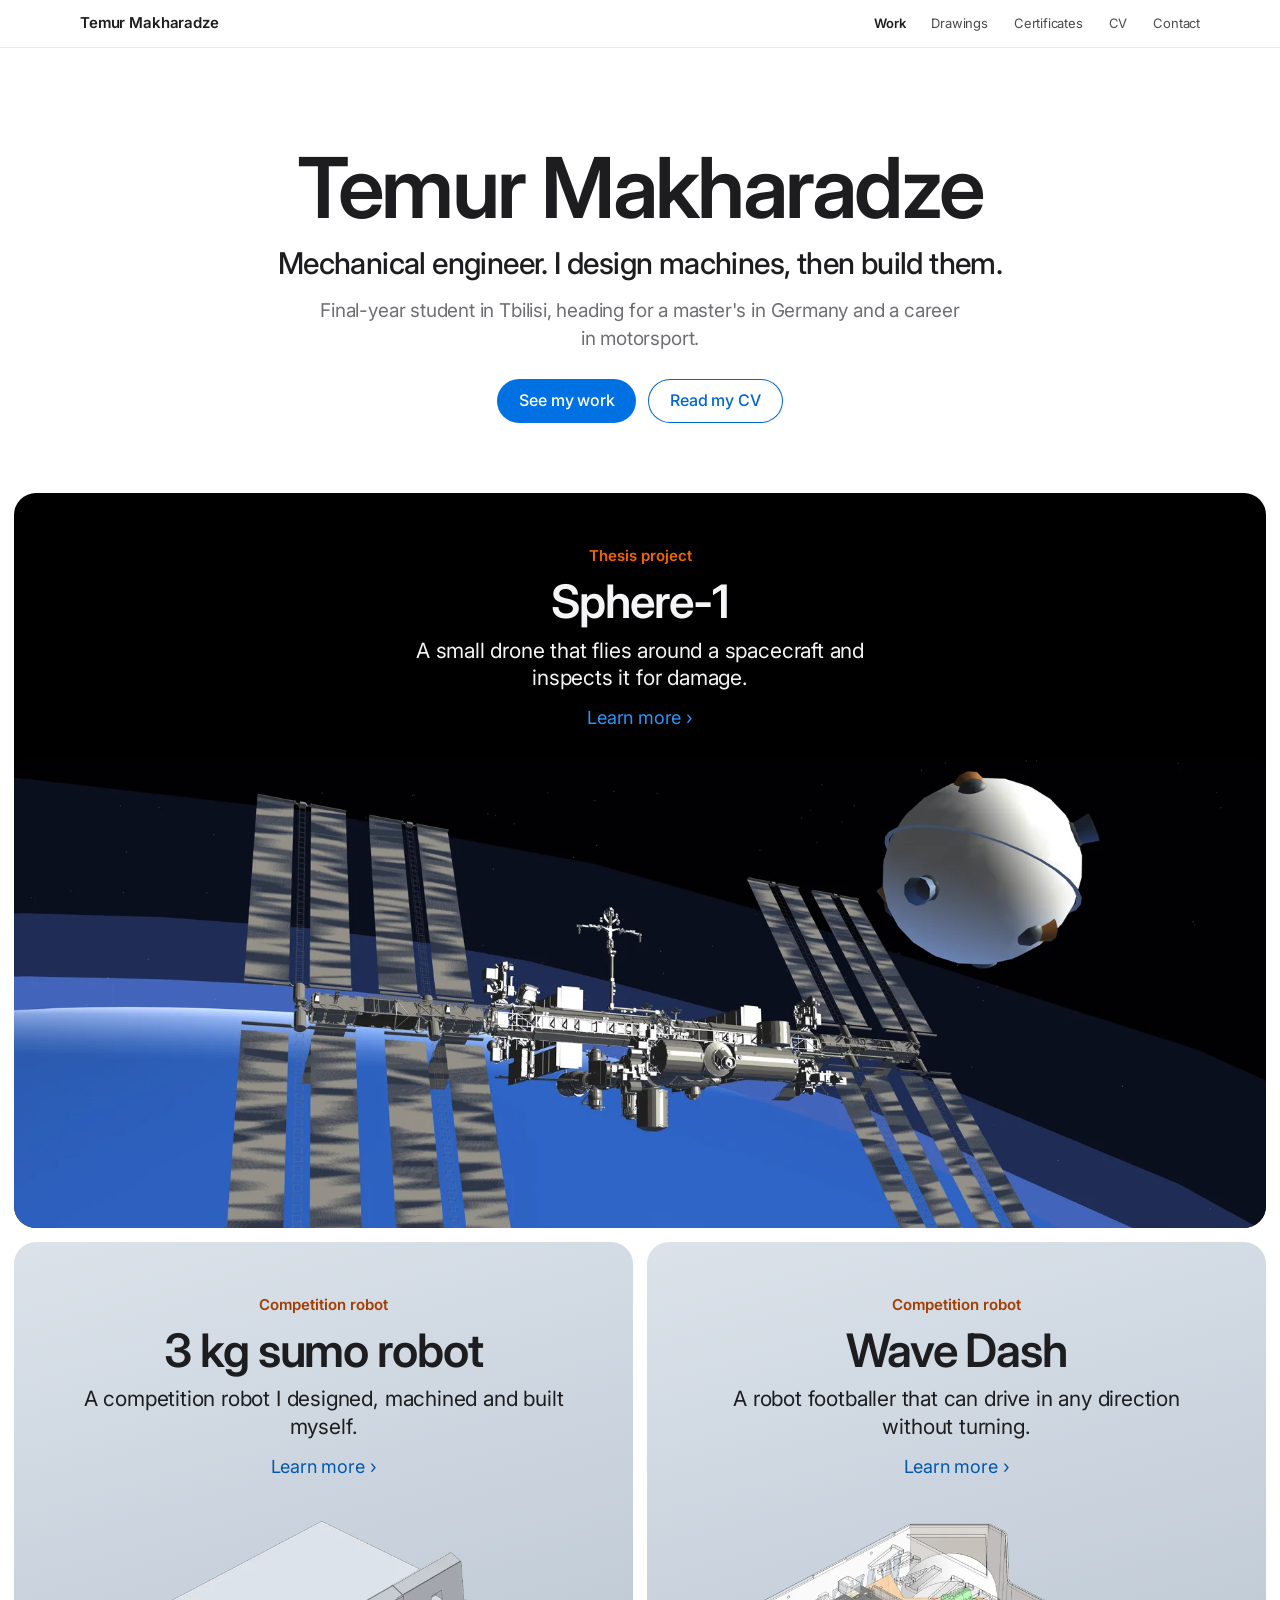
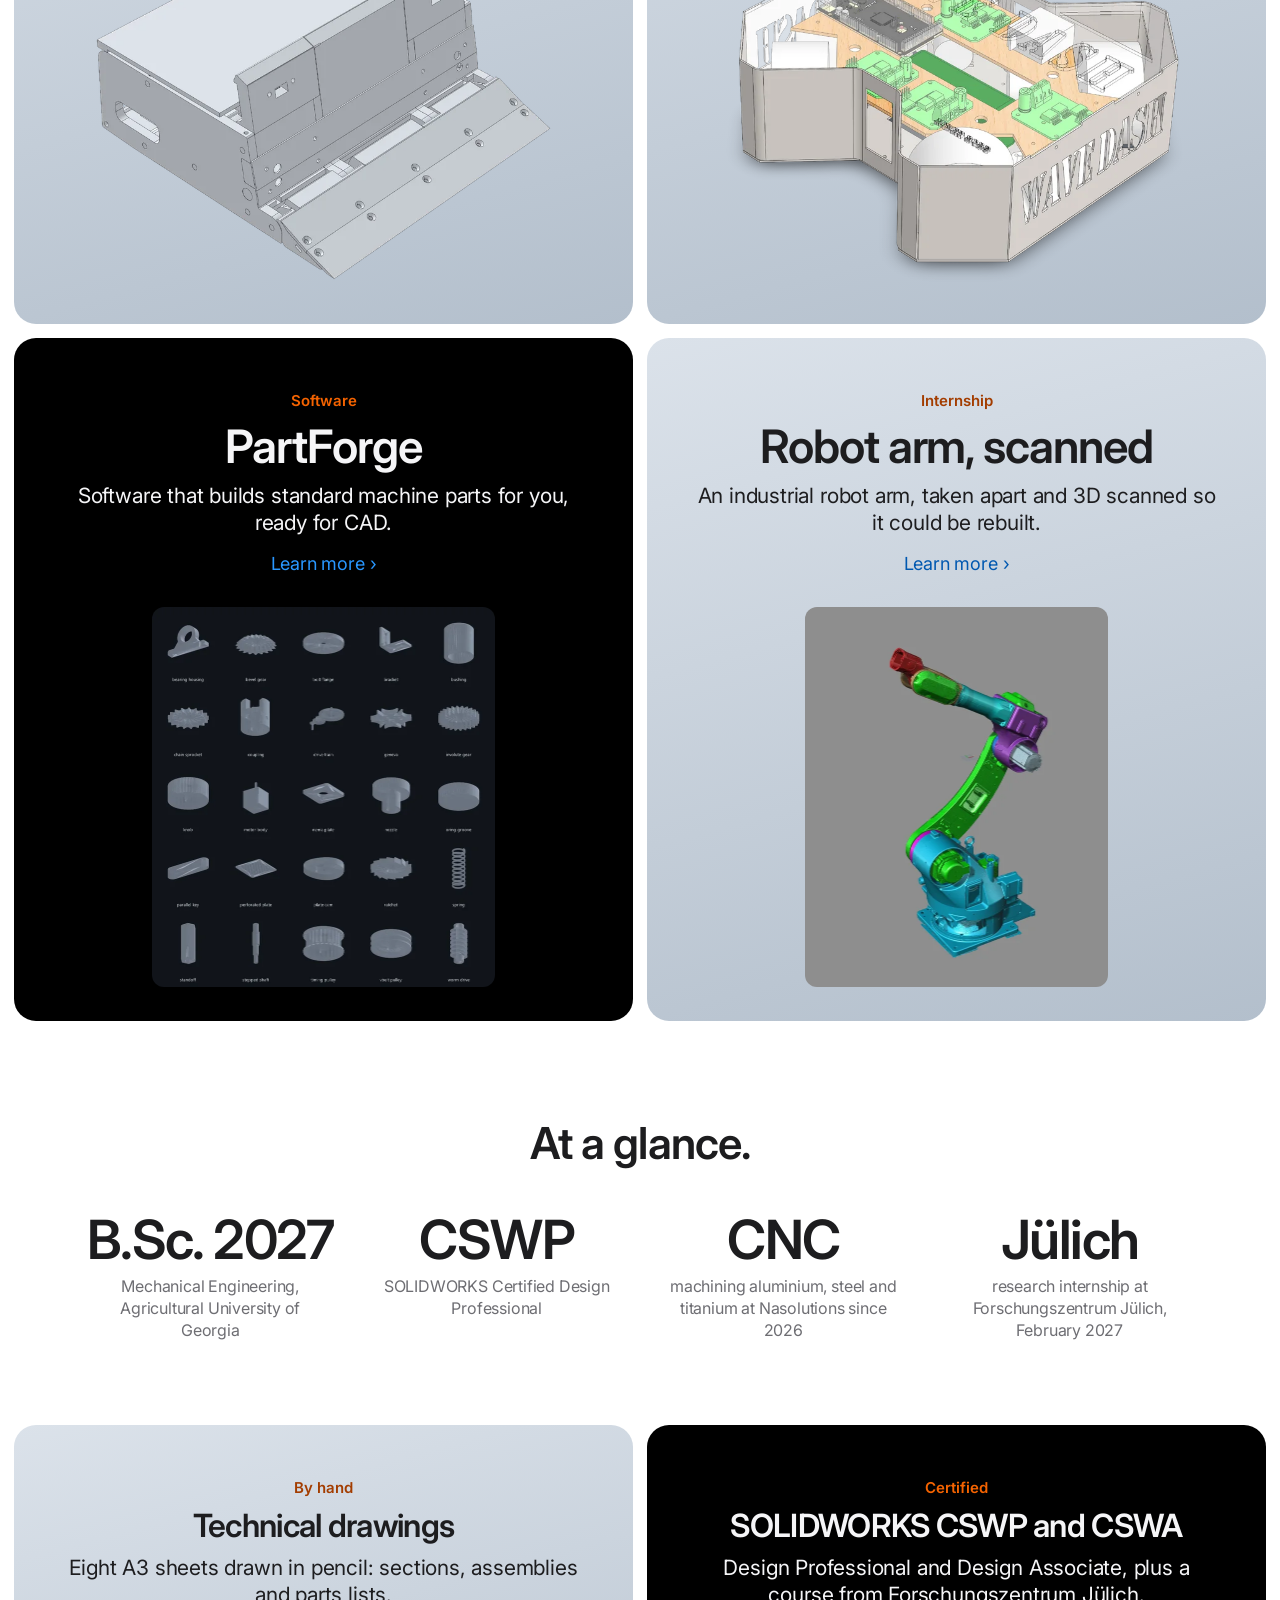
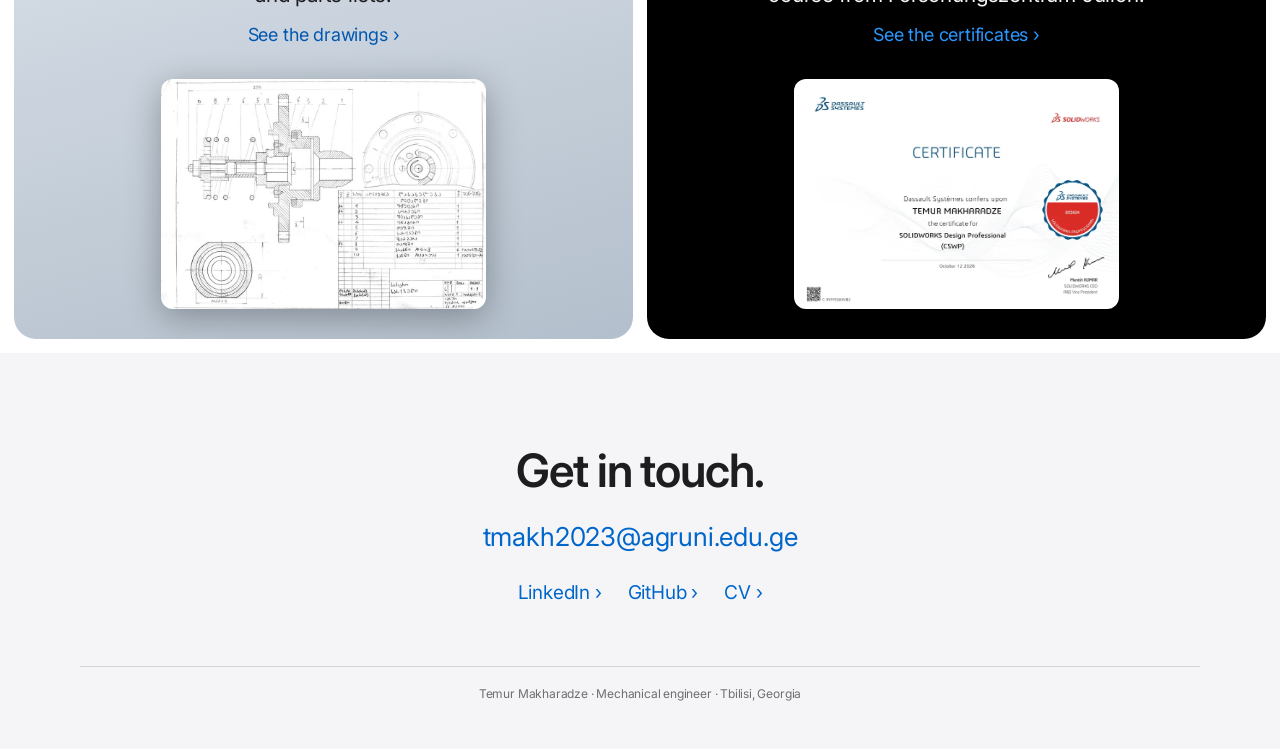
==== commit a2851b1f: "Give renders, drawings and certificates a backdrop that white parts stand out against Co-Authored-By" ====
--- a/index.html
+++ b/index.html
@@ -9,7 +9,7 @@
 <link rel="preconnect" href="https://fonts.googleapis.com">
 <link rel="preconnect" href="https://fonts.gstatic.com" crossorigin>
 <link rel="stylesheet" href="https://fonts.googleapis.com/css2?family=Inter:wght@400;500;600;700&display=swap">
-<link rel="stylesheet" href="assets/style.css">
+<link rel="stylesheet" href="assets/style.css?v=efda5680">
 </head>
 <body>
 <header class="nav">
@@ -52,7 +52,7 @@
 <a class="tile reveal small contain" href="drawings.html">
       <div class="tile-text"><p class="eyebrow">By hand</p><h2>Technical drawings</h2><p class="line">Eight A3 sheets drawn in pencil: sections, assemblies and parts lists.</p><span class="more">See the drawings</span></div>
       <div class="tile-img"><img src="assets/drawings/sectioned-assembly-sm.jpg" alt="Technical drawings" loading="lazy"></div></a>
-<a class="tile reveal small contain" href="courses.html">
+<a class="tile reveal small contain dark" href="courses.html">
       <div class="tile-text"><p class="eyebrow">Certified</p><h2>SOLIDWORKS CSWP and CSWA</h2><p class="line">Design Professional and Design Associate, plus a course from Forschungszentrum Jülich.</p><span class="more">See the certificates</span></div>
       <div class="tile-img"><img src="assets/certificates/cswp-sm.webp" alt="SOLIDWORKS CSWP and CSWA" loading="lazy"></div></a>
   </div></section>
@@ -69,6 +69,6 @@
     <p class="small">Temur Makharadze · Mechanical engineer · Tbilisi, Georgia</p>
   </div>
 </footer>
-<script src="assets/site.js"></script>
+<script src="assets/site.js?v=efda5680"></script>
 </body>
 </html>
--- a/assets/style.css
+++ b/assets/style.css
@@ -12,6 +12,10 @@
   --wrap: 1120px;
   --text: 720px;
   --r: 22px;
+  /* studio backdrop: light enough for dark outlines, dark enough for white parts and white paper */
+  --studio: linear-gradient(165deg, #dbe2ea 0%, #b3bfcc 100%);
+  --studio-flat: #cfd7e0;
+  --night: #16171a;
 }
 
 * { box-sizing: border-box; }
@@ -62,7 +66,10 @@
 .pills a::after { content: none; }
 .band { padding: 84px 0; }
 .band.grey { background: var(--grey); }
-.band.dark { background: #000; color: #f5f5f7; }
+.band.dark { background: var(--night); color: #f5f5f7; }
+.band.dark .section-sub { color: #a1a1a6; }
+.band.dark + .band.dark { padding-top: 10px; }
+.band.studio { background: var(--studio); }
 .band h2, .section-title { font-size: clamp(28px, 4.2vw, 44px); line-height: 1.1; }
 .section-sub { margin: 12px auto 0; max-width: 620px; font-size: 20px; color: var(--muted); }
 
@@ -75,7 +82,7 @@
 .tiles { display: grid; grid-template-columns: repeat(2, minmax(0, 1fr)); gap: 14px; width: min(1400px, 100% - 28px); margin: 0 auto 14px; }
 .tile {
   display: flex; flex-direction: column; overflow: hidden; min-height: 580px;
-  background: var(--grey); border-radius: var(--r); color: var(--ink); text-align: center;
+  background: var(--studio); border-radius: var(--r); color: var(--ink); text-align: center;
   transition: transform .5s cubic-bezier(.2, .7, .2, 1);
 }
 .tile:hover { text-decoration: none; transform: scale(1.008); }
@@ -85,8 +92,9 @@
 .tile-text { padding: 52px 28px 0; }
 .tile h2 { font-size: clamp(30px, 3.6vw, 48px); line-height: 1.08; }
 .tile.small h2 { font-size: clamp(24px, 2.6vw, 32px); }
+.tile .eyebrow { color: #a33d00; }
 .tile p.line { margin: 10px auto 0; max-width: 520px; font-size: clamp(18px, 1.9vw, 21px); line-height: 1.3; }
-.tile .more { display: inline-block; margin-top: 14px; font-size: 18px; color: var(--blue); }
+.tile .more { display: inline-block; margin-top: 14px; font-size: 18px; color: #0058b0; }
 .tile.dark .more { color: #2997ff; }
 .tile.dark .eyebrow { color: #f56300; }
 .tile-img { flex: 1; display: flex; align-items: flex-end; justify-content: center; padding: 30px 30px 0; min-height: 0; }
@@ -94,7 +102,7 @@
 .tile.wide .tile-img { padding: 26px 0 0; }
 .tile.wide .tile-img img { width: 100%; height: 100%; max-height: 470px; object-fit: cover; }
 .tile.contain .tile-img { align-items: center; padding-bottom: 34px; }
-.tile.small .tile-img img { max-height: 230px; box-shadow: 0 6px 30px rgba(0, 0, 0, .10); }
+.tile.small .tile-img img { max-height: 230px; box-shadow: 0 8px 34px rgba(0, 0, 0, .30); }
 .tile.small .tile-img { align-items: center; padding-bottom: 30px; }
 
 .stats { padding: 70px 0; }
@@ -107,7 +115,7 @@
 .p-hero { padding: 70px 0 0; text-align: center; }
 .p-hero h1 { font-size: clamp(38px, 6.2vw, 68px); line-height: 1.05; letter-spacing: -.03em; }
 .p-hero .tagline { margin: 16px auto 0; max-width: 700px; font-size: clamp(20px, 2.6vw, 26px); line-height: 1.25; color: var(--muted); font-weight: 400; }
-.stage { margin: 46px auto 0; max-width: 1200px; background: var(--grey); border-radius: 28px; padding: 34px; display: grid; place-items: center; overflow: hidden; }
+.stage { margin: 46px auto 0; max-width: 1200px; background: var(--studio); border-radius: 28px; padding: 34px; display: grid; place-items: center; overflow: hidden; }
 .stage.dark { background: #000; padding: 0; }
 .stage img { max-height: 620px; width: auto; max-width: 100%; object-fit: contain; cursor: zoom-in; }
 .stage.dark img { width: 100%; max-height: none; }
@@ -130,13 +138,14 @@
 
 .gallery { display: grid; grid-template-columns: repeat(auto-fill, minmax(240px, 1fr)); gap: 14px; max-width: 1080px; margin-inline: auto; }
 .gallery.in-body { margin-top: 26px; margin-bottom: 44px; }
-.gallery figure { margin: 0; background: var(--grey); border-radius: 18px; overflow: hidden; display: flex; flex-direction: column; }
+.gallery figure { margin: 0; background: var(--studio); border-radius: 18px; overflow: hidden; display: flex; flex-direction: column; }
 .gallery .shot { aspect-ratio: 4 / 3; padding: 16px; overflow: hidden; cursor: zoom-in; }
 .gallery .shot img { width: 100%; height: 100%; object-fit: contain; transition: transform .4s ease; }
 .gallery figure:hover .shot img { transform: scale(1.03); }
-.gallery figcaption { padding: 0 16px 16px; font-size: 14px; line-height: 1.35; color: var(--muted); }
+.gallery figcaption { padding: 0 16px 16px; font-size: 14px; line-height: 1.35; color: #3a3f47; }
 .gallery.sheets { grid-template-columns: repeat(auto-fill, minmax(320px, 1fr)); gap: 18px; }
-.gallery.sheets figure { background: #fff; box-shadow: 0 2px 20px rgba(0, 0, 0, .07); }
+.gallery.sheets figure { background: #fff; box-shadow: 0 6px 26px rgba(0, 0, 0, .28); }
+.gallery.sheets figcaption { color: var(--muted); }
 .gallery.sheets .shot { aspect-ratio: 1.414 / 1; padding: 0; }
 .gallery.sheets figcaption { padding: 14px 16px 16px; }
 .gallery.sheets figcaption strong { display: block; color: var(--ink); font-size: 16px; font-weight: 600; }
@@ -170,12 +179,12 @@
 /* ---------- certificates ---------- */
 .cert { display: grid; grid-template-columns: minmax(0, 1.25fr) minmax(0, 1fr); gap: 40px; align-items: center; max-width: 1040px; margin: 40px auto 0; text-align: left; }
 .cert + .cert { margin-top: 70px; }
-.cert .paper { background: #fff; border-radius: 14px; padding: 14px; box-shadow: 0 4px 30px rgba(0, 0, 0, .08); }
+.cert .paper { border-radius: 10px; overflow: hidden; box-shadow: 0 10px 50px rgba(0, 0, 0, .55); }
 .cert .paper img { width: 100%; max-height: 520px; object-fit: contain; cursor: zoom-in; }
 .cert h3 { font-size: 28px; line-height: 1.12; }
 .cert dl { margin: 18px 0 0; }
-.cert dl > div { padding: 11px 0; border-top: 1px solid var(--line); }
-.cert dt { font-size: 13px; color: var(--muted); }
+.cert dl > div { padding: 11px 0; border-top: 1px solid #3a3a3d; }
+.cert dt { font-size: 13px; color: #a1a1a6; }
 .cert dd { margin: 2px 0 0; font-weight: 500; }
 
 /* ---------- footer ---------- */
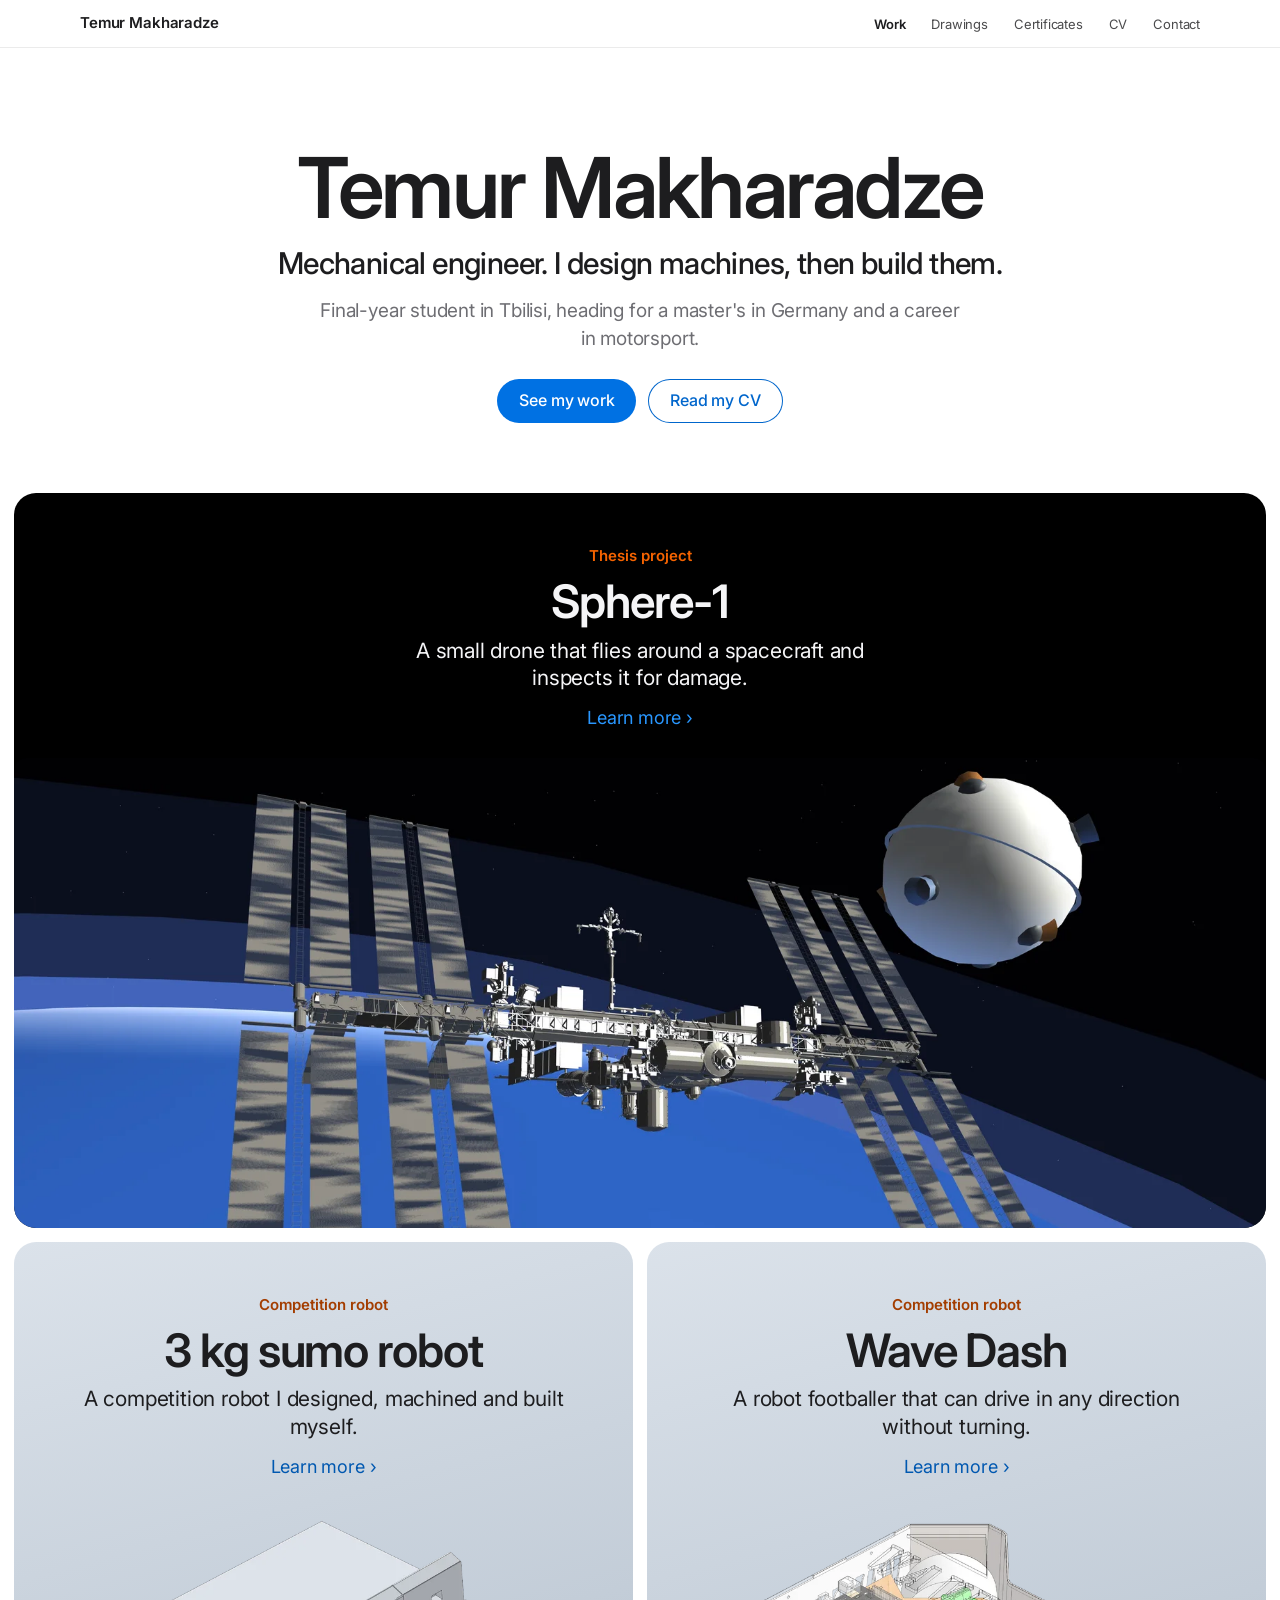
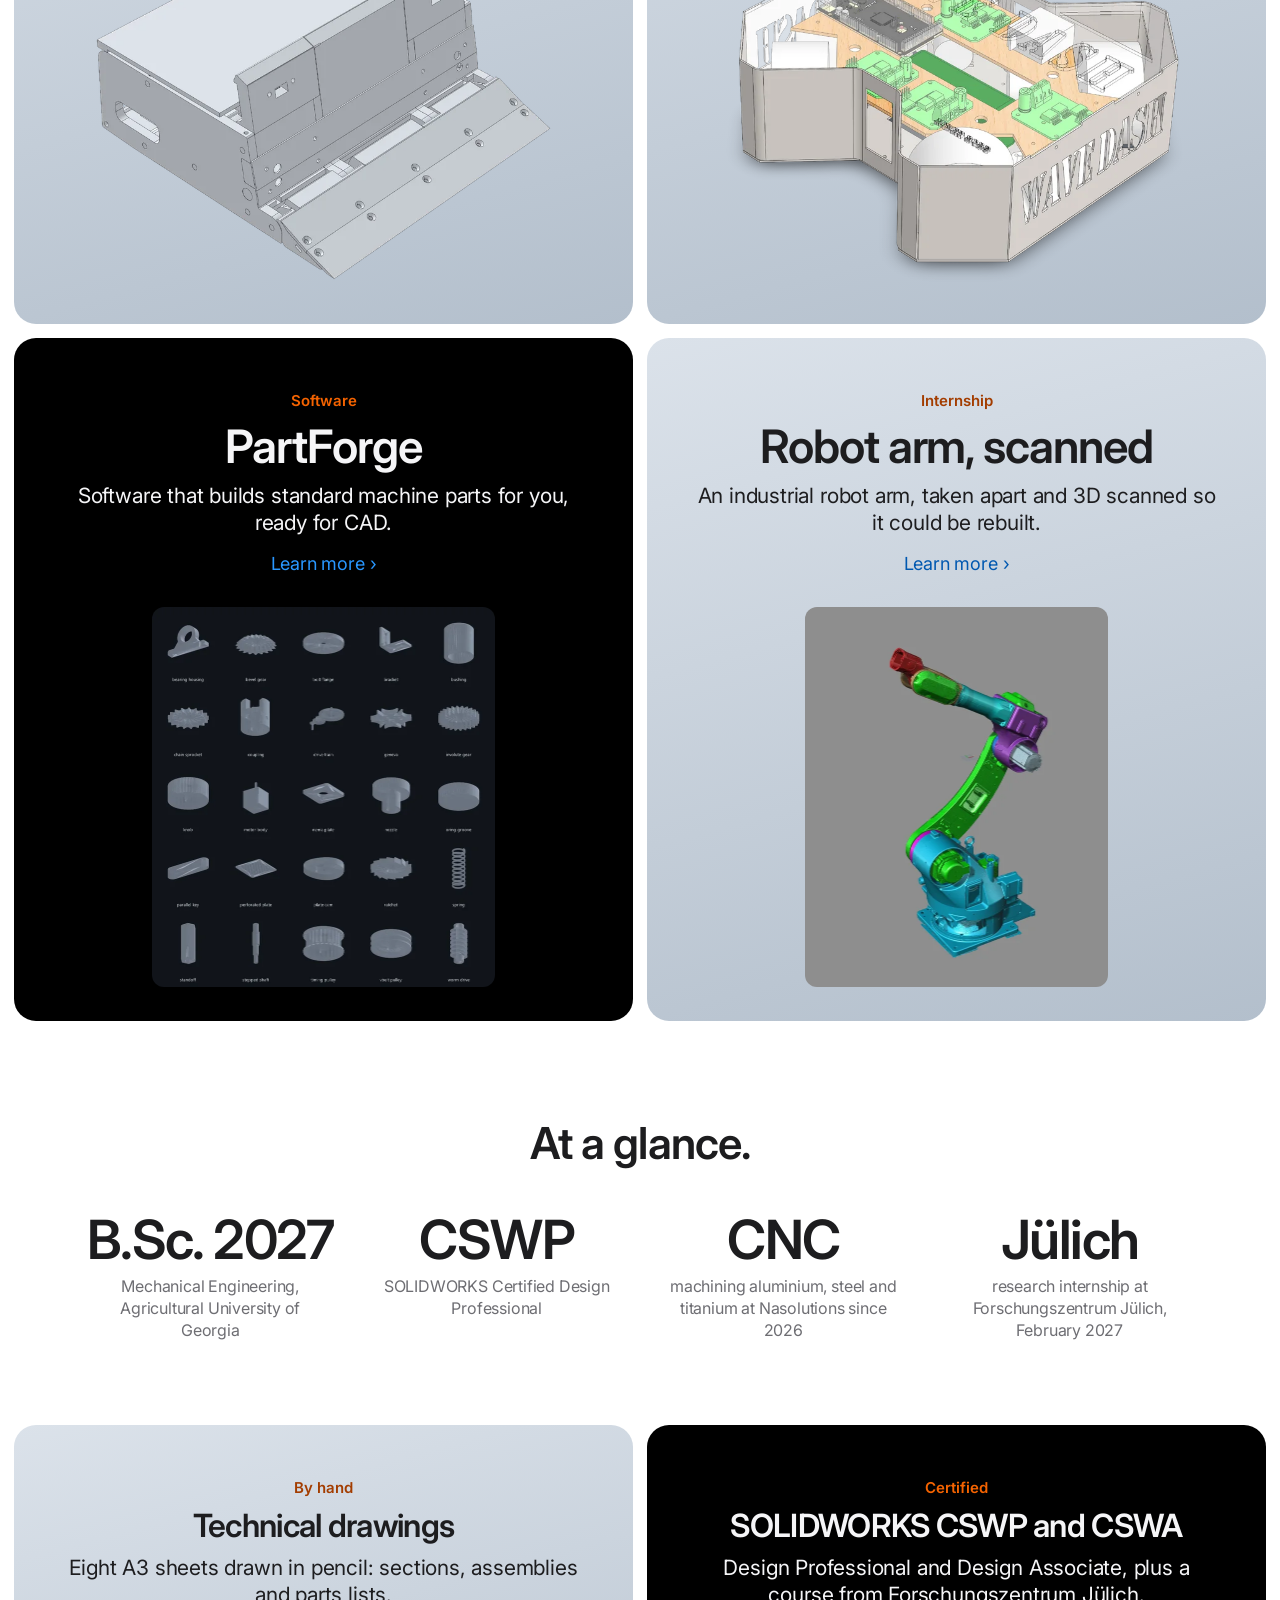
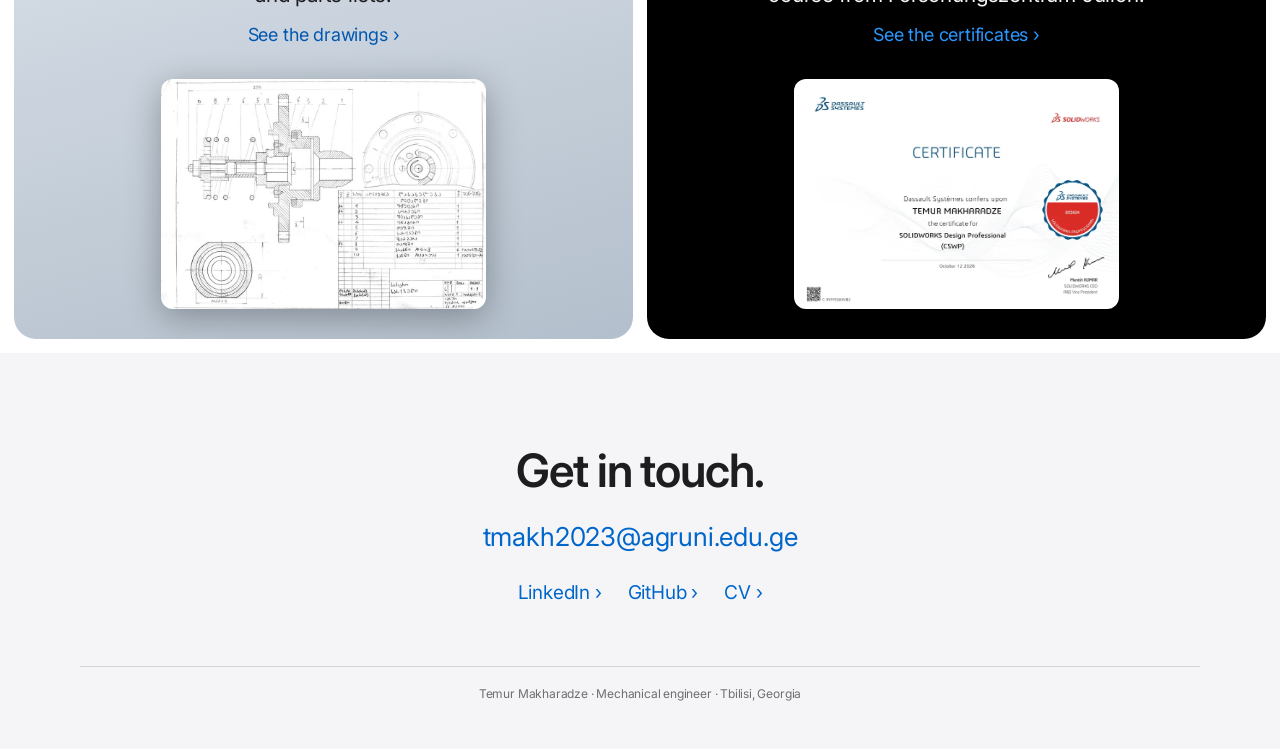
==== commit 6187b9e9: "Phones: navigation fits the screen, CV reflows as a normal page Co-Authored-By: Claude Opus 5.5 <nor" ====
--- a/index.html
+++ b/index.html
@@ -9,7 +9,7 @@
 <link rel="preconnect" href="https://fonts.googleapis.com">
 <link rel="preconnect" href="https://fonts.gstatic.com" crossorigin>
 <link rel="stylesheet" href="https://fonts.googleapis.com/css2?family=Inter:wght@400;500;600;700&display=swap">
-<link rel="stylesheet" href="assets/style.css?v=efda5680">
+<link rel="stylesheet" href="assets/style.css?v=17dad2f0">
 </head>
 <body>
 <header class="nav">
@@ -69,6 +69,6 @@
     <p class="small">Temur Makharadze · Mechanical engineer · Tbilisi, Georgia</p>
   </div>
 </footer>
-<script src="assets/site.js?v=efda5680"></script>
+<script src="assets/site.js?v=17dad2f0"></script>
 </body>
 </html>
--- a/assets/style.css
+++ b/assets/style.css
@@ -47,7 +47,7 @@
 .brand { color: var(--ink); font-weight: 600; font-size: 15px; letter-spacing: -.01em; white-space: nowrap; }
 .brand:hover { text-decoration: none; }
 .nav nav { display: flex; gap: 26px; font-size: 13px; }
-.nav nav a { color: var(--ink); opacity: .8; }
+.nav nav a { color: var(--ink); opacity: .8; display: inline-block; line-height: 48px; }
 .nav nav a:hover, .nav nav a[aria-current="page"] { opacity: 1; text-decoration: none; }
 .nav nav a[aria-current="page"] { font-weight: 600; }
 
@@ -224,7 +224,14 @@
   .pager { grid-template-columns: 1fr; }
   .pager a.next { text-align: left; }
 }
-@media (max-width: 520px) {
-  .brand span { display: none; }
-  .nav nav { gap: 13px; }
-}
+@media (max-width: 600px) {
+  /* Phones: the five links take the whole bar; "Work" leads home, so the name is not repeated here. */
+  .brand { display: none; }
+  .nav-in { width: 100%; padding: 0 14px; }
+  .nav nav { width: 100%; justify-content: space-between; gap: 6px; font-size: 13.5px; }
+  .links { font-size: 17px; }
+  .footer .small, .stage-cap { font-size: 13px; }
+  .tile-img { padding: 22px 18px 0; }
+  .did li { font-size: 17px; }
+  table.data { font-size: 14px; }
+}
